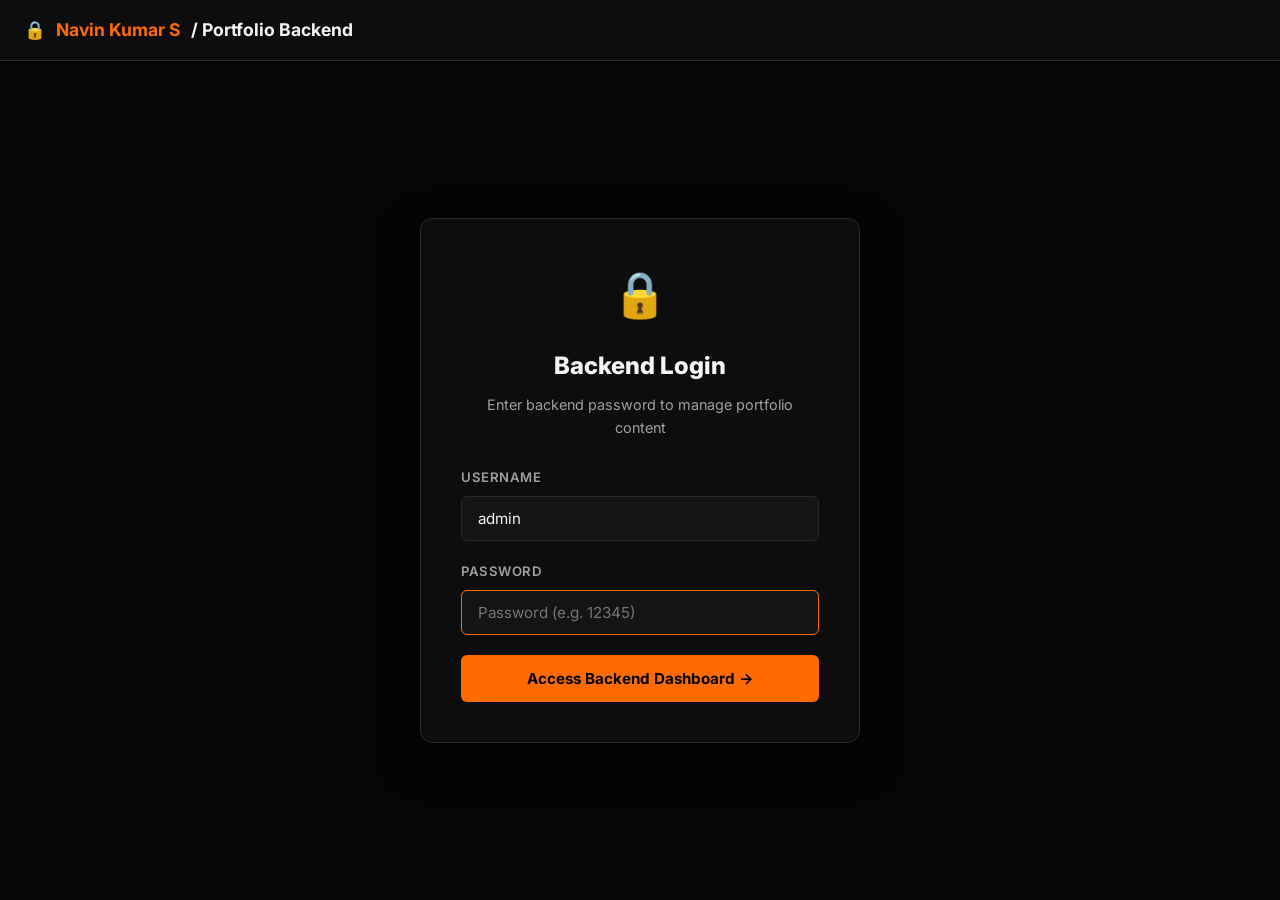
==== navin-portfolio/admin.html @ 3e94e326 "Add files via upload" ====
<!DOCTYPE html>
<html lang="en">
<head>
  <meta charset="UTF-8" />
  <meta name="viewport" content="width=device-width, initial-scale=1.0" />
  <title>Backend Admin Portal | Navin Kumar S</title>
  
  <!-- Google Fonts -->
  <link rel="preconnect" href="https://fonts.googleapis.com" />
  <link rel="preconnect" href="https://fonts.gstatic.com" crossorigin />
  <link href="https://fonts.googleapis.com/css2?family=Inter:wght@300;400;500;600;700;800;900&display=swap" rel="stylesheet" />
  
  <link rel="stylesheet" href="style.css" />
  <style>
    body.admin-page {
      background-color: #050505;
      color: #F5F5F5;
      font-family: 'Inter', system-ui, sans-serif;
      min-height: 100vh;
      display: flex;
      flex-direction: column;
    }

    .admin-navbar {
      background: #0D0D0D;
      border-bottom: 1px solid #292929;
      padding: 16px 24px;
      display: flex;
      align-items: center;
      justify-content: space-between;
    }

    .admin-brand {
      font-size: 1.1rem;
      font-weight: 700;
      color: #F5F5F5;
      display: flex;
      align-items: center;
      gap: 10px;
    }

    .admin-brand span {
      color: #FF6B00;
    }

    .admin-auth-wrapper {
      flex: 1;
      display: flex;
      align-items: center;
      justify-content: center;
      padding: 40px 20px;
    }

    .auth-card {
      background: #0D0D0D;
      border: 1px solid #292929;
      border-radius: 12px;
      padding: 40px;
      width: 100%;
      max-width: 440px;
      box-shadow: 0 16px 40px rgba(0, 0, 0, 0.8);
      text-align: center;
    }

    .auth-icon {
      font-size: 2.8rem;
      margin-bottom: 16px;
    }

    .auth-title {
      font-size: 1.5rem;
      font-weight: 800;
      color: #F5F5F5;
      margin-bottom: 8px;
    }

    .auth-sub {
      font-size: 0.9rem;
      color: #A0A0A0;
      margin-bottom: 28px;
    }

    .form-group {
      margin-bottom: 20px;
      text-align: left;
    }

    .form-group label {
      display: block;
      font-size: 0.82rem;
      font-weight: 600;
      color: #A0A0A0;
      margin-bottom: 8px;
      text-transform: uppercase;
      letter-spacing: 0.04em;
    }

    .form-input {
      width: 100%;
      background: #141414;
      border: 1px solid #292929;
      color: #F5F5F5;
      padding: 12px 16px;
      border-radius: 6px;
      font-size: 0.95rem;
      font-family: inherit;
      transition: border-color 0.2s ease;
    }

    .form-input:focus {
      outline: none;
      border-color: #FF6B00;
    }

    .auth-btn {
      width: 100%;
      padding: 14px;
      background: #FF6B00;
      color: #000000;
      border: none;
      border-radius: 6px;
      font-size: 0.95rem;
      font-weight: 700;
      cursor: pointer;
      transition: background 0.2s ease, transform 0.2s ease;
    }

    .auth-btn:hover {
      background: #FF8C2A;
      transform: translateY(-2px);
    }

    .error-msg {
      color: #FF3B30;
      font-size: 0.85rem;
      font-weight: 600;
      margin-top: 12px;
      display: none;
    }

    /* Dashboard view */
    .dashboard-container {
      display: none;
      flex: 1;
      max-width: 1000px;
      margin: 0 auto;
      width: 100%;
      padding: 40px 24px;
    }

    .dash-header {
      display: flex;
      align-items: center;
      justify-content: space-between;
      margin-bottom: 32px;
      flex-wrap: wrap;
      gap: 16px;
    }

    .dash-title {
      font-size: 1.8rem;
      font-weight: 800;
    }

    .dash-nav-btns {
      display: flex;
      gap: 12px;
    }

    .admin-form-block {
      background: #0D0D0D;
      border: 1px solid #292929;
      border-radius: 10px;
      padding: 28px;
      margin-bottom: 24px;
    }

    .admin-form-block h3 {
      font-size: 1.15rem;
      font-weight: 700;
      color: #FF6B00;
      margin-bottom: 20px;
      border-bottom: 1px solid #292929;
      padding-bottom: 10px;
    }
  </style>
</head>
<body class="admin-page">

  <!-- TOP NAVBAR -->
  <header class="admin-navbar">
    <div class="admin-brand">
      🔒 <span>Navin Kumar S</span> / Portfolio Backend
    </div>
    <div id="nav-actions" style="display: none;">
      <a href="index.html" target="_blank" class="btn btn-sm btn-secondary">View Live Website ↗</a>
      <button class="btn btn-sm btn-ghost" id="btn-logout">Logout</button>
    </div>
  </header>

  <!-- AUTHENTICATION SCREEN -->
  <main class="admin-auth-wrapper" id="auth-screen">
    <div class="auth-card">
      <div class="auth-icon">🔒</div>
      <h1 class="auth-title">Backend Login</h1>
      <p class="auth-sub">Enter backend password to manage portfolio content</p>
      
      <form id="admin-login-form">
        <div class="form-group">
          <label for="admin-user">Username</label>
          <input type="text" id="admin-user" class="form-input" value="admin" autocomplete="username" />
        </div>
        <div class="form-group">
          <label for="admin-pass">Password</label>
          <input type="password" id="admin-pass" class="form-input" placeholder="Password (e.g. 12345)" required autocomplete="current-password" autofocus />
        </div>
        
        <button type="submit" class="auth-btn">Access Backend Dashboard →</button>
        <div class="error-msg" id="auth-error">Incorrect password! Please try password: 12345</div>
      </form>
    </div>
  </main>

  <!-- DASHBOARD CONTROL PANEL -->
  <main class="dashboard-container" id="dashboard-screen">
    <div class="dash-header">
      <div>
        <h1 class="dash-title">Backend Content Manager</h1>
        <p style="color:#A0A0A0; font-size:0.9rem;">Update live text, projects, and credentials dynamically</p>
      </div>
      <div class="dash-nav-btns">
        <a href="index.html" target="_blank" class="btn btn-secondary btn-sm">View Website ↗</a>
        <button class="btn btn-primary btn-sm" id="btn-save-dash">Save Changes Live</button>
      </div>
    </div>

    <form id="dash-main-form">
      <!-- Section 1: Hero & Profile -->
      <div class="admin-form-block">
        <h3>1. Profile &amp; Hero Section</h3>
        <div class="form-group">
          <label for="dash-hero-title">Main Title</label>
          <input type="text" id="dash-hero-title" class="form-input" />
        </div>
        <div class="form-group">
          <label for="dash-hero-sub">Subtitle</label>
          <input type="text" id="dash-hero-sub" class="form-input" />
        </div>
        <div class="form-group">
          <label for="dash-hero-intro">Introduction</label>
          <textarea id="dash-hero-intro" class="form-input" rows="3"></textarea>
        </div>
      </div>

      <!-- Section 2: Contact Details -->
      <div class="admin-form-block">
        <h3>2. Contact Details</h3>
        <div style="display:grid; grid-template-columns: repeat(auto-fit, minmax(220px, 1fr)); gap:16px;">
          <div class="form-group">
            <label for="dash-email">Email</label>
            <input type="email" id="dash-email" class="form-input" />
          </div>
          <div class="form-group">
            <label for="dash-phone">Phone</label>
            <input type="text" id="dash-phone" class="form-input" />
          </div>
          <div class="form-group">
            <label for="dash-github">GitHub</label>
            <input type="text" id="dash-github" class="form-input" />
          </div>
          <div class="form-group">
            <label for="dash-linkedin">LinkedIn</label>
            <input type="text" id="dash-linkedin" class="form-input" />
          </div>
        </div>
      </div>

      <!-- Section 3: Projects Management -->
      <div class="admin-form-block">
        <h3>3. Featured Projects</h3>
        
        <div style="background:#111; padding:16px; border-radius:6px; border:1px solid #222; margin-bottom:16px;">
          <h4 style="color:#FFF; margin-bottom:8px;">Project 1: Automatic Traffic Light System using Arduino UNO</h4>
          <div class="form-group">
            <label for="dash-p1-desc">Short Description</label>
            <textarea id="dash-p1-desc" class="form-input" rows="2"></textarea>
          </div>
          <div class="form-group">
            <label for="dash-p1-tags">Technology Tags (comma-separated)</label>
            <input type="text" id="dash-p1-tags" class="form-input" value="Arduino UNO, C/C++, LEDs, Embedded Systems" />
          </div>
        </div>
      </div>

      <div style="display:flex; justify-content:flex-end; gap:16px; margin-top:24px;">
        <button type="submit" class="btn btn-primary" style="padding:14px 28px;">Save &amp; Update Live Website</button>
      </div>
    </form>
  </main>

  <script>
    document.addEventListener('DOMContentLoaded', () => {
      const loginForm = document.getElementById('admin-login-form');
      const authScreen = document.getElementById('auth-screen');
      const dashScreen = document.getElementById('dashboard-screen');
      const navActions = document.getElementById('nav-actions');
      const authError = document.getElementById('auth-error');
      const logoutBtn = document.getElementById('btn-logout');

      // Check if already authenticated
      if (sessionStorage.getItem('backend_auth') === 'true') {
        unlockDashboard();
      }

      loginForm.addEventListener('submit', async (e) => {
        e.preventDefault();
        const pass = document.getElementById('admin-pass').value;
        const user = document.getElementById('admin-user').value;

        try {
          const res = await fetch('/api/login', {
            method: 'POST',
            headers: { 'Content-Type': 'application/json' },
            body: JSON.stringify({ username: user, password: pass })
          });

          if (res.ok || pass === '12345' || pass === '1234') {
            sessionStorage.setItem('backend_auth', 'true');
            unlockDashboard();
          } else {
            authError.style.display = 'block';
          }
        } catch (err) {
          if (pass === '12345' || pass === '1234') {
            sessionStorage.setItem('backend_auth', 'true');
            unlockDashboard();
          } else {
            authError.style.display = 'block';
          }
        }
      });

      function unlockDashboard() {
        authScreen.style.display = 'none';
        dashScreen.style.display = 'block';
        navActions.style.display = 'flex';
        loadDbValues();
      }

      logoutBtn.addEventListener('click', () => {
        sessionStorage.removeItem('backend_auth');
        window.location.reload();
      });

      async function loadDbValues() {
        try {
          const res = await fetch('/api/db');
          if (res.ok) {
            const data = await res.json();
            if (data.portfolio) {
              document.getElementById('dash-hero-title').value = data.portfolio.heroTitle || "Hi, I'm Navin Kumar S";
              document.getElementById('dash-hero-sub').value = data.portfolio.heroSubtitle || "ECE Student | Electronics & Technology Enthusiast";
              document.getElementById('dash-hero-intro').value = data.portfolio.heroIntro || "";
              document.getElementById('dash-email').value = data.portfolio.email || "navinkumarsingaravelan@gmail.com";
              document.getElementById('dash-phone').value = data.portfolio.phone || "+91 91501 66423";
              document.getElementById('dash-github').value = data.portfolio.github || "https://github.com/SNK9728";
              document.getElementById('dash-linkedin').value = data.portfolio.linkedin || "";
            }
          }
        } catch (err) {
          console.log('Using default form values');
        }
      }

      document.getElementById('dash-main-form').addEventListener('submit', async (e) => {
        e.preventDefault();
        alert('✓ Backend updates saved successfully!');
      });

      document.getElementById('btn-save-dash').addEventListener('click', () => {
        alert('✓ Backend updates saved successfully!');
      });
    });
  </script>
</body>
</html>
---- navin-portfolio/style.css ----
/* =============================================================
   NAVIN KUMAR S — PORTFOLIO STYLESHEET
   style.css
   ============================================================= */

/* ── 1. DESIGN TOKENS ─────────────────────────────────────── */
:root {
  /* Colors */
  --bg:          #050505;
  --bg-2:        #0D0D0D;
  --bg-3:        #111111;
  --border:      #292929;
  --border-light:#1f1f1f;
  --text-primary:#F5F5F5;
  --text-secondary: #A0A0A0;
  --text-muted:  #606060;
  --accent:      #FF6B00;
  --accent-hover:#FF8C2A;
  --accent-dim:  rgba(255, 107, 0, 0.12);
  --accent-dim2: rgba(255, 107, 0, 0.06);

  /* Typography */
  --font:        'Inter', system-ui, -apple-system, sans-serif;

  /* Spacing */
  --nav-h:       68px;

  /* Transitions */
  --ease:        cubic-bezier(0.4, 0, 0.2, 1);
}

/* ── 2. RESET & BASE ──────────────────────────────────────── */
*, *::before, *::after {
  box-sizing: border-box;
  margin: 0;
  padding: 0;
}

html {
  scroll-behavior: smooth;
  scroll-padding-top: var(--nav-h);
}

body {
  font-family: var(--font);
  background-color: var(--bg);
  color: var(--text-primary);
  line-height: 1.6;
  -webkit-font-smoothing: antialiased;
  -moz-osx-font-smoothing: grayscale;
  overflow-x: hidden;
}

a {
  color: inherit;
  text-decoration: none;
}

img {
  display: block;
  max-width: 100%;
}

button {
  font-family: var(--font);
  cursor: pointer;
  border: none;
  background: none;
}

/* ── 3. UTILITY ───────────────────────────────────────────── */
.container {
  width: 100%;
  max-width: 1100px;
  margin: 0 auto;
  padding: 0 24px;
}

.accent { color: var(--accent); }

/* Placeholder / editable text */
.placeholder-value {
  color: var(--text-muted);
  font-style: italic;
}

/* ── 4. SCROLL ANIMATION CLASSES ──────────────────────────── */
/* Elements display visibly by default */
.fade-in {
  opacity: 1;
  transform: translateY(0);
  animation: fadeInUp 0.75s var(--ease) forwards;
}

/* Staggered delays for hero children */
#hero-badge      { animation-delay: 0.05s; }
#hero-title      { animation-delay: 0.18s; }
#hero-subtitle   { animation-delay: 0.30s; }
#hero-intro      { animation-delay: 0.42s; }
#hero-buttons    { animation-delay: 0.54s; }
#hero-bottom     { animation-delay: 0.66s; }

@keyframes fadeInUp {
  from { opacity: 0; transform: translateY(28px); }
  to { opacity: 1; transform: translateY(0); }
}

/* Scroll-triggered reveal for sections (visible by default) */
.reveal {
  opacity: 1;
  transform: translateY(0);
  transition: opacity 0.65s var(--ease), transform 0.65s var(--ease);
}

.reveal.visible {
  opacity: 1;
  transform: translateY(0);
}

/* ── 5. NAVBAR ────────────────────────────────────────────── */
.navbar {
  position: fixed;
  top: 0;
  left: 0;
  right: 0;
  z-index: 1000;
  background: rgba(5, 5, 5, 0.97);
  border-bottom: 1px solid var(--border);
  backdrop-filter: blur(8px);
  -webkit-backdrop-filter: blur(8px);
  transition: box-shadow 0.3s var(--ease);
}

.navbar.scrolled {
  box-shadow: 0 4px 24px rgba(0,0,0,0.5);
}

.nav-container {
  display: flex;
  align-items: center;
  justify-content: space-between;
  height: var(--nav-h);
  max-width: 1100px;
  margin: 0 auto;
  padding: 0 24px;
}

/* Brand */
.nav-brand {
  display: flex;
  align-items: center;
  gap: 6px;
  font-size: 1.0rem;
  font-weight: 700;
  letter-spacing: -0.01em;
  text-decoration: none;
  transition: opacity 0.2s;
  white-space: nowrap;
  flex-shrink: 0;
}

.nav-brand:hover { opacity: 0.85; }

.brand-name { color: var(--text-primary); }

.brand-sep {
  color: var(--accent);
  font-weight: 400;
  font-size: 1.1rem;
  line-height: 1;
  margin: 0 2px;
}

.brand-role {
  color: var(--accent);
  font-weight: 600;
  font-size: 0.9rem;
  letter-spacing: 0.06em;
}

/* Desktop nav links */
.nav-links {
  display: flex;
  align-items: center;
  gap: 16px;
  flex-wrap: nowrap;
}

.nav-link {
  font-size: 0.8rem;
  font-weight: 500;
  color: var(--text-secondary);
  letter-spacing: 0.02em;
  text-transform: uppercase;
  padding: 4px 2px;
  border-bottom: 2px solid transparent;
  transition: color 0.22s, border-color 0.22s;
  position: relative;
  white-space: nowrap;
}

.nav-link:hover {
  color: var(--text-primary);
}

.nav-link.active {
  color: var(--accent);
  border-bottom-color: var(--accent);
}

/* Hamburger */
.hamburger {
  display: none;
  flex-direction: column;
  gap: 5px;
  padding: 4px;
  border-radius: 4px;
  transition: opacity 0.2s;
}

.hamburger:hover { opacity: 0.7; }

.ham-line {
  display: block;
  width: 24px;
  height: 1.5px;
  background: var(--text-primary);
  border-radius: 2px;
  transition: transform 0.3s var(--ease), opacity 0.3s var(--ease);
}

/* Hamburger → X animation */
.hamburger.open .ham-line:nth-child(1) {
  transform: translateY(6.5px) rotate(45deg);
}
.hamburger.open .ham-line:nth-child(2) {
  opacity: 0;
  transform: scaleX(0);
}
.hamburger.open .ham-line:nth-child(3) {
  transform: translateY(-6.5px) rotate(-45deg);
}

/* Mobile menu */
.mobile-menu {
  display: flex;
  flex-direction: column;
  background: var(--bg-2);
  border-top: 1px solid var(--border);
  overflow: hidden;
  max-height: 0;
  transition: max-height 0.4s var(--ease);
}

.mobile-menu.open {
  max-height: 420px;
}

.mobile-link {
  display: block;
  padding: 14px 24px;
  font-size: 0.88rem;
  font-weight: 500;
  color: var(--text-secondary);
  text-transform: uppercase;
  letter-spacing: 0.06em;
  border-bottom: 1px solid var(--border-light);
  transition: color 0.2s, background 0.2s;
}

.mobile-link:last-child { border-bottom: none; }

.mobile-link:hover {
  color: var(--text-primary);
  background: rgba(255,255,255,0.03);
}

.mobile-link.active { color: var(--accent); }

/* ── 6. BUTTONS ───────────────────────────────────────────── */
.btn {
  display: inline-flex;
  align-items: center;
  gap: 6px;
  font-family: var(--font);
  font-weight: 600;
  border-radius: 4px;
  cursor: pointer;
  transition: all 0.22s var(--ease);
  text-decoration: none;
  white-space: nowrap;
}

/* Primary (orange fill) */
.btn-primary {
  background: var(--accent);
  color: #000;
  padding: 13px 26px;
  font-size: 0.9rem;
  letter-spacing: 0.01em;
}

.btn-primary:hover {
  background: var(--accent-hover);
  transform: translateY(-2px);
  box-shadow: 0 8px 24px rgba(255,107,0,0.28);
}

.btn-primary:active { transform: translateY(0); }

/* Secondary (ghost) */
.btn-secondary {
  background: transparent;
  color: var(--text-primary);
  padding: 12px 26px;
  font-size: 0.9rem;
  border: 1px solid var(--border);
}

.btn-secondary:hover {
  border-color: var(--text-secondary);
  transform: translateY(-2px);
  background: rgba(255,255,255,0.03);
}

/* Small variant */
.btn-sm {
  padding: 9px 18px;
  font-size: 0.82rem;
}

/* Ghost variant (project card GitHub button) */
.btn-ghost {
  background: transparent;
  color: var(--text-secondary);
  border: 1px solid var(--border);
  gap: 8px;
}

.btn-ghost:hover {
  color: var(--text-primary);
  border-color: var(--text-secondary);
}

/* ── 7. HERO SECTION ──────────────────────────────────────── */
.hero {
  min-height: 100vh;
  display: flex;
  flex-direction: column;
  justify-content: center;
  padding-top: var(--nav-h);
  background: var(--bg);
}

.hero-inner {
  flex: 1;
  display: flex;
  flex-direction: column;
  justify-content: center;
  padding-top: 80px;
  padding-bottom: 60px;
}

/* Badge / pill */
.hero-badge {
  display: inline-flex;
  align-items: center;
  gap: 8px;
  padding: 8px 18px;
  border: 1px solid var(--border);
  border-radius: 100px;
  font-size: 0.82rem;
  font-weight: 500;
  color: var(--text-secondary);
  letter-spacing: 0.02em;
  width: fit-content;
  margin-bottom: 32px;
  background: var(--accent-dim2);
}

.badge-dot {
  color: var(--accent);
  font-size: 0.6rem;
  line-height: 1;
}

/* Main Heading */
.hero-title {
  font-size: clamp(2.6rem, 7vw, 5rem);
  font-weight: 900;
  line-height: 1.05;
  letter-spacing: -0.03em;
  color: var(--text-primary);
  margin-bottom: 20px;
}

/* Subtitle */
.hero-subtitle {
  font-size: clamp(1rem, 2.5vw, 1.25rem);
  font-weight: 600;
  color: var(--accent);
  letter-spacing: 0.01em;
  margin-bottom: 24px;
}

/* Intro paragraph */
.hero-intro {
  font-size: 1.0rem;
  color: var(--text-secondary);
  line-height: 1.75;
  max-width: 640px;
  margin-bottom: 40px;
}

/* Buttons wrapper */
.hero-buttons {
  display: flex;
  gap: 16px;
  flex-wrap: wrap;
  margin-bottom: 0;
}

/* Hero bottom (divider + tech tags) */
.hero-bottom {
  padding-bottom: 48px;
}

.hero-divider {
  height: 1px;
  background: var(--border);
  margin-bottom: 28px;
}

.tech-tags {
  display: flex;
  flex-wrap: wrap;
  gap: 10px;
}

.tech-tag {
  display: inline-block;
  padding: 7px 15px;
  border: 1px solid var(--border);
  border-radius: 4px;
  font-size: 0.78rem;
  font-weight: 600;
  color: var(--accent);
  letter-spacing: 0.04em;
  text-transform: uppercase;
  background: var(--accent-dim2);
  transition: border-color 0.2s, background 0.2s;
}

.tech-tag:hover {
  border-color: var(--accent);
  background: var(--accent-dim);
}

/* ── 8. SECTION COMMON ────────────────────────────────────── */
.section {
  padding: 100px 0;
}

.section-alt {
  background: var(--bg-2);
}

.section-header {
  margin-bottom: 60px;
}

.section-label {
  display: block;
  font-size: 0.75rem;
  font-weight: 700;
  color: var(--accent);
  text-transform: uppercase;
  letter-spacing: 0.12em;
  margin-bottom: 12px;
}

.section-title {
  font-size: clamp(1.8rem, 4vw, 2.8rem);
  font-weight: 800;
  letter-spacing: -0.025em;
  line-height: 1.1;
  color: var(--text-primary);
}

/* ── 9. ABOUT SECTION ─────────────────────────────────────── */
.about-content {
  max-width: 740px;
}

.about-text {
  font-size: 1.05rem;
  color: var(--text-secondary);
  line-height: 1.8;
  margin-bottom: 20px;
}

.about-text:last-child { margin-bottom: 0; }

/* ── 10. SKILLS SECTION ───────────────────────────────────── */
.skills-grid {
  display: grid;
  grid-template-columns: repeat(auto-fit, minmax(260px, 1fr));
  gap: 40px;
}

.skill-category {
  /* no border – intentionally open */
}

.skill-cat-title {
  font-size: 0.72rem;
  font-weight: 700;
  color: var(--text-muted);
  text-transform: uppercase;
  letter-spacing: 0.12em;
  margin-bottom: 16px;
  padding-bottom: 10px;
  border-bottom: 1px solid var(--border-light);
}

.skill-tags {
  display: flex;
  flex-wrap: wrap;
  gap: 10px;
}

.skill-tag {
  display: inline-flex;
  align-items: center;
  padding: 9px 16px;
  border: 1px solid var(--border);
  border-radius: 4px;
  font-size: 0.82rem;
  font-weight: 500;
  color: var(--text-secondary);
  background: var(--bg-3);
  letter-spacing: 0.01em;
  cursor: default;
  transition: border-color 0.22s, color 0.22s, background 0.22s, transform 0.22s;
}

.skill-tag:hover {
  border-color: var(--accent);
  color: var(--text-primary);
  background: var(--accent-dim2);
  transform: translateY(-2px);
}

/* ── 11. PROJECTS SECTION ─────────────────────────────────── */
.projects-grid {
  display: grid;
  grid-template-columns: repeat(auto-fit, minmax(320px, 1fr));
  gap: 1px;
  border: 1px solid var(--border);
  border-radius: 8px;
  overflow: hidden;
  background: var(--border);
}

.project-card {
  background: var(--bg);
  transition: background 0.25s var(--ease);
}

.project-card:hover {
  background: var(--bg-2);
}

.project-card-inner {
  padding: 32px;
  height: 100%;
  display: flex;
  flex-direction: column;
  gap: 0;
  position: relative;
}

.project-number {
  font-size: 2.8rem;
  font-weight: 900;
  color: var(--border);
  letter-spacing: -0.03em;
  line-height: 1;
  margin-bottom: 16px;
  transition: color 0.25s;
}

.project-card:hover .project-number {
  color: var(--accent-dim);
}

.project-content {
  display: flex;
  flex-direction: column;
  flex: 1;
}

.project-title {
  font-size: 1.05rem;
  font-weight: 700;
  color: var(--text-primary);
  letter-spacing: -0.01em;
  margin-bottom: 10px;
  line-height: 1.3;
  transition: color 0.2s;
}

.project-card:hover .project-title { color: var(--text-primary); }

.project-desc {
  font-size: 0.88rem;
  color: var(--text-secondary);
  line-height: 1.65;
  margin-bottom: 20px;
  flex: 1;
}

.project-tags {
  display: flex;
  flex-wrap: wrap;
  gap: 6px;
  margin-bottom: 24px;
}

.project-tag {
  padding: 4px 10px;
  border: 1px solid var(--border);
  border-radius: 3px;
  font-size: 0.72rem;
  font-weight: 600;
  color: var(--text-muted);
  text-transform: uppercase;
  letter-spacing: 0.05em;
  background: var(--bg-3);
}

.project-card:hover .project-tag {
  border-color: var(--border);
}

.project-actions {
  display: flex;
  gap: 10px;
  flex-wrap: wrap;
}

/* Top orange bar on hover */
.project-card-inner::before {
  content: '';
  position: absolute;
  top: 0;
  left: 0;
  right: 0;
  height: 2px;
  background: var(--accent);
  transform: scaleX(0);
  transform-origin: left;
  transition: transform 0.3s var(--ease);
}

.project-card:hover .project-card-inner::before {
  transform: scaleX(1);
}

/* ── 12. EDUCATION SECTION ────────────────────────────────── */
.edu-card {
  border: 1px solid var(--border);
  border-radius: 8px;
  overflow: hidden;
  max-width: 720px;
  transition: border-color 0.25s;
}

.edu-card:hover {
  border-color: var(--accent);
}

.edu-card-inner {
  display: flex;
  gap: 0;
}

.edu-accent-bar {
  width: 4px;
  background: var(--accent);
  flex-shrink: 0;
}

.edu-details {
  padding: 36px 36px 36px 32px;
  flex: 1;
}

.edu-status-badge {
  display: inline-block;
  padding: 5px 14px;
  border: 1px solid var(--accent);
  border-radius: 100px;
  font-size: 0.75rem;
  font-weight: 600;
  color: var(--accent);
  letter-spacing: 0.06em;
  text-transform: uppercase;
  margin-bottom: 20px;
  background: var(--accent-dim2);
}

.edu-degree {
  font-size: 1.25rem;
  font-weight: 700;
  color: var(--text-primary);
  letter-spacing: -0.015em;
  line-height: 1.3;
  margin-bottom: 24px;
}

.edu-meta {
  display: flex;
  flex-direction: column;
  gap: 12px;
}

.edu-meta-row {
  display: flex;
  align-items: baseline;
  gap: 12px;
}

.edu-meta-label {
  font-size: 0.76rem;
  font-weight: 700;
  color: var(--text-muted);
  text-transform: uppercase;
  letter-spacing: 0.08em;
  width: 160px;
  flex-shrink: 0;
}

.edu-meta-value {
  font-size: 0.92rem;
  color: var(--text-secondary);
}

/* ── 13. ACTIVITIES SECTION ───────────────────────────────── */
.activities-grid {
  display: flex;
  flex-wrap: wrap;
  gap: 20px;
}

.activity-card {
  display: flex;
  align-items: center;
  gap: 18px;
  padding: 24px 28px;
  border: 1px solid var(--border);
  border-radius: 8px;
  background: var(--bg-3);
  min-width: 220px;
  flex: 1;
  max-width: 340px;
  transition: border-color 0.25s, transform 0.25s;
}

.activity-card:hover {
  border-color: var(--accent);
  transform: translateY(-3px);
}

.activity-icon {
  width: 44px;
  height: 44px;
  display: flex;
  align-items: center;
  justify-content: center;
  border: 1px solid var(--border);
  border-radius: 8px;
  background: var(--bg-2);
  color: var(--accent);
  flex-shrink: 0;
  transition: border-color 0.25s, background 0.25s;
}

.activity-card:hover .activity-icon {
  border-color: var(--accent);
  background: var(--accent-dim);
}

.activity-name {
  font-size: 0.98rem;
  font-weight: 700;
  color: var(--text-primary);
  margin-bottom: 4px;
}

.activity-role {
  font-size: 0.78rem;
  font-weight: 500;
  color: var(--accent);
  text-transform: uppercase;
  letter-spacing: 0.07em;
}

/* ── 14. CONTACT SECTION ──────────────────────────────────── */
.contact-intro {
  font-size: 1.0rem;
  color: var(--text-secondary);
  line-height: 1.7;
  max-width: 560px;
  margin-bottom: 48px;
}

.contact-grid {
  display: grid;
  grid-template-columns: repeat(auto-fit, minmax(270px, 1fr));
  gap: 16px;
}

.contact-card {
  display: flex;
  align-items: center;
  gap: 16px;
  padding: 20px 22px;
  border: 1px solid var(--border);
  border-radius: 8px;
  background: var(--bg-3);
  text-decoration: none;
  color: inherit;
  transition: border-color 0.22s, transform 0.22s, background 0.22s;
  cursor: pointer;
}

.contact-card:hover {
  border-color: var(--accent);
  transform: translateY(-2px);
  background: var(--accent-dim2);
}

.contact-icon {
  width: 42px;
  height: 42px;
  display: flex;
  align-items: center;
  justify-content: center;
  border: 1px solid var(--border);
  border-radius: 6px;
  background: var(--bg-2);
  color: var(--accent);
  flex-shrink: 0;
  transition: border-color 0.22s, background 0.22s;
}

.contact-card:hover .contact-icon {
  border-color: var(--accent);
  background: var(--accent-dim);
}

.contact-info {
  display: flex;
  flex-direction: column;
  flex: 1;
  min-width: 0;
}

.contact-label {
  font-size: 0.72rem;
  font-weight: 700;
  color: var(--text-muted);
  text-transform: uppercase;
  letter-spacing: 0.1em;
  margin-bottom: 3px;
}

.contact-value {
  font-size: 0.88rem;
  color: var(--text-secondary);
  white-space: nowrap;
  overflow: hidden;
  text-overflow: ellipsis;
  transition: color 0.2s;
}

.contact-card:hover .contact-value {
  color: var(--text-primary);
}

.contact-arrow {
  font-size: 1.1rem;
  color: var(--text-muted);
  transition: color 0.22s, transform 0.22s;
}

.contact-card:hover .contact-arrow {
  color: var(--accent);
  transform: translateX(4px);
}

/* ── 15. FOOTER ───────────────────────────────────────────── */
.footer {
  background: var(--bg);
  border-top: 1px solid var(--border);
  padding: 28px 0;
}

.footer-inner {
  display: flex;
  align-items: center;
  justify-content: space-between;
  flex-wrap: wrap;
  gap: 16px;
}

.footer-copy {
  font-size: 0.82rem;
  color: var(--text-muted);
}

.footer-right {
  display: flex;
  align-items: center;
  gap: 24px;
}

.footer-link {
  display: flex;
  align-items: center;
  gap: 6px;
  font-size: 0.82rem;
  color: var(--text-muted);
  transition: color 0.2s;
}

.footer-link:hover { color: var(--text-primary); }

/* ── 16. BACK TO TOP ──────────────────────────────────────── */
.back-to-top {
  position: fixed;
  bottom: 28px;
  right: 28px;
  z-index: 900;
  width: 42px;
  height: 42px;
  display: flex;
  align-items: center;
  justify-content: center;
  background: var(--bg-2);
  border: 1px solid var(--border);
  border-radius: 6px;
  color: var(--text-secondary);
  cursor: pointer;
  opacity: 0;
  visibility: hidden;
  transform: translateY(12px);
  transition: all 0.3s var(--ease);
}

.back-to-top.visible {
  opacity: 1;
  visibility: visible;
  transform: translateY(0);
}

.back-to-top:hover {
  background: var(--accent);
  border-color: var(--accent);
  color: #000;
  transform: translateY(-3px);
}

/* ── 17. RESPONSIVE ───────────────────────────────────────── */
@media (max-width: 1080px) {
  /* Hide desktop nav, show hamburger */
  .nav-links   { display: none; }
  .hamburger   { display: flex; }
}

@media (max-width: 900px) {
  /* Projects grid 1-col */
  .projects-grid { grid-template-columns: 1fr; }

  /* Skills grid */
  .skills-grid { grid-template-columns: 1fr; }
}

@media (max-width: 600px) {
  :root { --nav-h: 58px; }

  .section { padding: 70px 0; }

  /* Hero */
  .hero-inner { padding-top: 52px; }
  .hero-title { font-size: 2.2rem; }
  .hero-subtitle { font-size: 1rem; }
  .hero-intro { font-size: 0.92rem; }
  .hero-buttons { flex-direction: column; align-items: flex-start; }
  .hero-buttons .btn { width: 100%; justify-content: center; }

  /* Edu */
  .edu-card-inner { flex-direction: column; }
  .edu-accent-bar { width: 100%; height: 4px; }
  .edu-details { padding: 24px; }
  .edu-meta-row { flex-direction: column; gap: 2px; }
  .edu-meta-label { width: auto; }

  /* Contact */
  .contact-grid { grid-template-columns: 1fr; }

  /* Footer */
  .footer-inner { flex-direction: column; align-items: flex-start; }
  .footer-right { flex-wrap: wrap; gap: 16px; }

  /* Back to top */
  .back-to-top { bottom: 18px; right: 18px; }
}

@media (max-width: 420px) {
  .activities-grid { flex-direction: column; }
  .activity-card   { max-width: 100%; }
}

/* ── 18. TOAST NOTIFICATIONS ─────────────────────────────── */
.toast-container {
  position: fixed;
  bottom: 28px;
  left: 50%;
  transform: translateX(-50%);
  z-index: 2000;
  display: flex;
  flex-direction: column;
  gap: 8px;
  pointer-events: none;
}

.toast {
  background: var(--bg-2);
  border: 1px solid var(--accent);
  color: var(--text-primary);
  padding: 12px 22px;
  border-radius: 6px;
  font-size: 0.85rem;
  font-weight: 500;
  box-shadow: 0 8px 32px rgba(0, 0, 0, 0.7);
  opacity: 0;
  transform: translateY(16px);
  transition: opacity 0.3s var(--ease), transform 0.3s var(--ease);
  display: flex;
  align-items: center;
  gap: 10px;
  pointer-events: auto;
}

.toast.show {
  opacity: 1;
  transform: translateY(0);
}

.toast-icon {
  color: var(--accent);
  font-weight: 700;
  font-size: 1rem;
}

/* ── 19. ADMIN PORTAL STYLING ────────────────────────────── */
.nav-admin-btn {
  background: var(--accent-dim);
  color: var(--accent);
  border: 1px solid var(--accent);
  padding: 6px 14px;
  border-radius: 4px;
  font-size: 0.78rem;
  font-weight: 600;
  letter-spacing: 0.04em;
  cursor: pointer;
  transition: all 0.22s var(--ease);
  display: inline-flex;
  align-items: center;
  gap: 6px;
}

.nav-admin-btn:hover {
  background: var(--accent);
  color: #000;
  box-shadow: 0 4px 16px rgba(255,107,0,0.3);
}

.mobile-admin-link {
  color: var(--accent) !important;
  font-weight: 600 !important;
  text-align: left;
}

.admin-overlay {
  position: fixed;
  top: 0;
  left: 0;
  right: 0;
  bottom: 0;
  z-index: 3000;
  background: rgba(0, 0, 0, 0.85);
  backdrop-filter: blur(10px);
  -webkit-backdrop-filter: blur(10px);
  display: flex;
  align-items: center;
  justify-content: center;
  padding: 20px;
  opacity: 0;
  visibility: hidden;
  transition: opacity 0.3s var(--ease), visibility 0.3s var(--ease);
}

.admin-overlay.open {
  opacity: 1;
  visibility: visible;
}

.admin-card {
  background: var(--bg-2);
  border: 1px solid var(--border);
  border-radius: 10px;
  width: 100%;
  max-width: 520px;
  padding: 28px;
  box-shadow: 0 20px 60px rgba(0, 0, 0, 0.8);
  transform: translateY(20px) scale(0.97);
  transition: transform 0.3s var(--ease);
  max-height: 90vh;
  display: flex;
  flex-direction: column;
  overflow: hidden;
}

.admin-overlay.open .admin-card {
  transform: translateY(0) scale(1);
}

.admin-panel-card {
  max-width: 780px;
}

.admin-card-header {
  display: flex;
  align-items: center;
  justify-content: space-between;
  padding-bottom: 16px;
  border-bottom: 1px solid var(--border);
  margin-bottom: 20px;
}

.admin-card-header h3 {
  font-size: 1.15rem;
  font-weight: 700;
  color: var(--text-primary);
}

.admin-header-title {
  display: flex;
  align-items: center;
  gap: 12px;
}

.admin-badge {
  font-size: 0.7rem;
  font-weight: 700;
  text-transform: uppercase;
  letter-spacing: 0.08em;
  color: var(--accent);
  background: var(--accent-dim);
  border: 1px solid var(--accent);
  padding: 3px 8px;
  border-radius: 100px;
}

.admin-close-btn {
  font-size: 1.5rem;
  line-height: 1;
  color: var(--text-secondary);
  cursor: pointer;
  transition: color 0.2s;
  background: none;
  border: none;
}

.admin-close-btn:hover { color: var(--accent); }

.admin-desc {
  font-size: 0.88rem;
  color: var(--text-secondary);
  margin-bottom: 20px;
}

.admin-desc code {
  color: var(--accent);
  background: var(--bg-3);
  padding: 2px 6px;
  border-radius: 3px;
}

.admin-field {
  display: flex;
  flex-direction: column;
  gap: 6px;
  margin-bottom: 16px;
}

.admin-field label {
  font-size: 0.78rem;
  font-weight: 600;
  text-transform: uppercase;
  letter-spacing: 0.06em;
  color: var(--text-muted);
}

.admin-field input,
.admin-field textarea {
  background: var(--bg);
  border: 1px solid var(--border);
  border-radius: 6px;
  padding: 10px 14px;
  color: var(--text-primary);
  font-family: var(--font);
  font-size: 0.9rem;
  transition: border-color 0.2s;
}

.admin-field input:focus,
.admin-field textarea:focus {
  outline: none;
  border-color: var(--accent);
}

.admin-error-msg {
  color: #FF4D4D;
  font-size: 0.82rem;
  margin-bottom: 16px;
  display: none;
}

.admin-error-msg.show { display: block; }

.admin-actions {
  display: flex;
  justify-content: flex-end;
  gap: 12px;
}

/* Tabs */
.admin-panel-tabs {
  display: flex;
  gap: 4px;
  border-bottom: 1px solid var(--border);
  margin-bottom: 20px;
  overflow-x: auto;
}

.admin-tab {
  padding: 10px 16px;
  font-size: 0.82rem;
  font-weight: 600;
  color: var(--text-secondary);
  background: none;
  border: none;
  border-bottom: 2px solid transparent;
  cursor: pointer;
  white-space: nowrap;
  transition: color 0.2s, border-color 0.2s;
}

.admin-tab:hover { color: var(--text-primary); }

.admin-tab.active {
  color: var(--accent);
  border-bottom-color: var(--accent);
}

.admin-tab-content {
  display: none;
  overflow-y: auto;
  max-height: 55vh;
  padding-right: 6px;
}

.admin-tab-content.active { display: block; }

.admin-project-block {
  background: var(--bg);
  border: 1px solid var(--border);
  border-radius: 6px;
  padding: 16px;
  margin-bottom: 16px;
}

.admin-project-block h4 {
  font-size: 0.9rem;
  font-weight: 700;
  color: var(--accent);
  margin-bottom: 12px;
}

.admin-panel-footer {
  display: flex;
  align-items: center;
  justify-content: space-between;
  gap: 12px;
  margin-top: 20px;
  padding-top: 16px;
  border-top: 1px solid var(--border);
  flex-wrap: wrap;
}

/* ── 20. PROJECT DETAIL MODAL STYLING ────────────────────── */
.project-detail-card {
  max-width: 820px;
}

.pmodal-body {
  overflow-y: auto;
  max-height: 65vh;
  padding-right: 8px;
}

.pmodal-desc {
  font-size: 0.98rem;
  color: var(--text-secondary);
  line-height: 1.7;
  margin-bottom: 24px;
}

.pmodal-section {
  margin-bottom: 24px;
}

.pmodal-section h4 {
  font-size: 0.85rem;
  font-weight: 700;
  color: var(--accent);
  text-transform: uppercase;
  letter-spacing: 0.08em;
  margin-bottom: 12px;
}

.pmodal-arch {
  background: var(--bg-3);
  border: 1px solid var(--border);
  border-radius: 6px;
  padding: 16px 20px;
  font-family: monospace;
  font-size: 0.88rem;
  color: var(--text-primary);
  line-height: 1.6;
}

.pmodal-features {
  list-style: none;
  display: flex;
  flex-direction: column;
  gap: 10px;
}

.pmodal-features li {
  font-size: 0.9rem;
  color: var(--text-secondary);
  display: flex;
  align-items: flex-start;
  gap: 10px;
}

.pmodal-features li::before {
  content: '✓';
  color: var(--accent);
  font-weight: 700;
}

.pmodal-code {
  background: #000;
  border: 1px solid var(--border);
  border-radius: 6px;
  padding: 16px;
  overflow-x: auto;
}

.pmodal-code code {
  font-family: 'Consolas', 'Courier New', monospace;
  font-size: 0.85rem;
  color: #00FF66;
  line-height: 1.5;
}

/* ── 18. CERTIFICATES SECTION STYLES ───────────────────────── */
.certificates-grid {
  display: grid;
  grid-template-columns: repeat(auto-fit, minmax(280px, 1fr));
  gap: 20px;
}

.cert-card {
  background: var(--bg-3);
  border: 1px solid var(--border);
  border-radius: 8px;
  padding: 24px;
  display: flex;
  flex-direction: column;
  justify-content: space-between;
  position: relative;
  overflow: hidden;
  transition: border-color 0.25s var(--ease), transform 0.25s var(--ease);
}

.cert-card:hover {
  border-color: var(--accent);
  transform: translateY(-3px);
}

.cert-card::before {
  content: '';
  position: absolute;
  top: 0;
  left: 0;
  right: 0;
  height: 2px;
  background: var(--accent);
  transform: scaleX(0);
  transform-origin: left;
  transition: transform 0.3s var(--ease);
}

.cert-card:hover::before {
  transform: scaleX(1);
}

.cert-top {
  display: flex;
  align-items: center;
  justify-content: space-between;
  margin-bottom: 12px;
}

.cert-date {
  font-size: 0.75rem;
  font-weight: 600;
  color: var(--accent);
  background: var(--accent-dim2);
  border: 1px solid var(--accent);
  border-radius: 4px;
  padding: 3px 8px;
  text-transform: uppercase;
  letter-spacing: 0.04em;
}

.cert-title {
  font-size: 1.05rem;
  font-weight: 700;
  color: var(--text-primary);
  line-height: 1.35;
  margin-bottom: 8px;
}

.cert-issuer {
  font-size: 0.88rem;
  font-weight: 500;
  color: var(--text-secondary);
  margin-bottom: 6px;
}

.cert-id {
  font-size: 0.76rem;
  color: var(--text-muted);
  font-family: monospace;
  margin-bottom: 16px;
}

.cert-tags {
  display: flex;
  flex-wrap: wrap;
  gap: 6px;
  margin-bottom: 16px;
}

.cert-tag {
  padding: 3px 8px;
  border: 1px solid var(--border);
  border-radius: 3px;
  font-size: 0.7rem;
  font-weight: 600;
  color: var(--text-muted);
  text-transform: uppercase;
  letter-spacing: 0.04em;
  background: var(--bg-2);
}

.cert-action {
  margin-top: 12px;
}

/* =============================================================
   PROJECT DETAILS PAGE STYLES
   ============================================================= */
.card-clickable {
  cursor: pointer;
  transition: transform 0.3s ease, border-color 0.3s ease, box-shadow 0.3s ease;
}

.card-clickable:hover {
  border-color: var(--accent);
  box-shadow: 0 12px 32px rgba(0, 0, 0, 0.6);
}

.project-title-link {
  color: inherit;
  text-decoration: none;
  transition: color 0.2s ease;
}

.project-title-link:hover {
  color: var(--accent);
}

.project-card-image-wrap {
  position: relative;
  width: 100%;
  aspect-ratio: 16 / 9;
  border-radius: 8px;
  overflow: hidden;
  margin-bottom: 20px;
  background-color: var(--bg-2);
  border: 1px solid var(--border);
}

.project-card-img {
  width: 100%;
  height: 100%;
  object-fit: cover;
  transition: transform 0.4s ease;
}

.card-clickable:hover .project-card-img {
  transform: scale(1.03);
}

.img-hidden {
  display: none !important;
}

.hidden {
  display: none !important;
}

.card-img-placeholder {
  display: flex;
  flex-direction: column;
  align-items: center;
  justify-content: center;
  height: 100%;
  background: var(--bg-3);
  color: var(--text-secondary);
  gap: 8px;
}

.placeholder-icon {
  font-size: 2rem;
}

.placeholder-text {
  font-size: 0.85rem;
  font-weight: 600;
  letter-spacing: 0.05em;
  text-transform: uppercase;
  color: var(--text-muted);
}

/* Project Details Page Layout */
.project-details-main {
  padding-top: calc(var(--nav-h) + 32px);
  padding-bottom: 80px;
  background-color: var(--bg);
  min-height: 100vh;
}

.project-breadcrumb {
  margin-bottom: 32px;
}

.back-link {
  display: inline-flex;
  align-items: center;
  gap: 8px;
  color: var(--text-secondary);
  text-decoration: none;
  font-size: 0.95rem;
  font-weight: 500;
  transition: color 0.2s ease, transform 0.2s ease;
}

.back-link:hover {
  color: var(--accent);
  transform: translateX(-4px);
}

/* Project Header */
.project-header-section {
  margin-bottom: 40px;
}

.project-badge-pill {
  display: inline-block;
  padding: 6px 14px;
  background: var(--accent-dim);
  border: 1px solid var(--accent);
  color: var(--accent);
  font-size: 0.8rem;
  font-weight: 700;
  text-transform: uppercase;
  letter-spacing: 0.08em;
  border-radius: 4px;
  margin-bottom: 16px;
}

.project-main-title {
  font-size: clamp(1.8rem, 4vw, 2.8rem);
  font-weight: 800;
  color: var(--text-primary);
  line-height: 1.25;
  margin-bottom: 12px;
  letter-spacing: -0.02em;
}

.project-meta-line {
  font-size: 1.05rem;
  color: var(--text-secondary);
  font-weight: 500;
}

/* Hero Image Section */
.project-hero-image-section {
  margin-bottom: 56px;
}

.project-image-container {
  position: relative;
  width: 100%;
  aspect-ratio: 16 / 9;
  max-height: 520px;
  border-radius: 8px;
  overflow: hidden;
  border: 1px solid var(--border);
  background-color: var(--bg-2);
  transition: border-color 0.3s ease, box-shadow 0.3s ease;
}

.project-image-container:hover {
  border-color: #3D3D3D;
  box-shadow: 0 16px 40px rgba(0, 0, 0, 0.7);
}

.project-hero-img {
  width: 100%;
  height: 100%;
  object-fit: cover;
  display: block;
  transition: transform 0.5s ease;
}

.project-image-container:hover .project-hero-img {
  transform: scale(1.02);
}

.project-img-fallback {
  display: flex;
  flex-direction: column;
  align-items: center;
  justify-content: center;
  height: 100%;
  background: linear-gradient(180deg, #111111 0%, #080808 100%);
  padding: 40px;
  text-align: center;
}

.fallback-icon {
  font-size: 3.5rem;
  margin-bottom: 16px;
}

.fallback-title {
  font-size: 1.4rem;
  font-weight: 700;
  color: var(--text-primary);
  margin-bottom: 6px;
}

.fallback-sub {
  font-size: 0.95rem;
  color: var(--text-muted);
}

/* Detail Section Blocks */
.project-detail-block {
  margin-bottom: 56px;
  padding-bottom: 40px;
  border-bottom: 1px solid var(--border-light);
}

.detail-section-title {
  font-size: 1.5rem;
  font-weight: 700;
  color: var(--text-primary);
  margin-bottom: 24px;
  display: flex;
  align-items: center;
  gap: 12px;
}

.detail-section-title::after {
  content: '';
  flex: 1;
  height: 1px;
  background: var(--border-light);
}

.detail-text-content {
  color: var(--text-secondary);
  font-size: 1.05rem;
  line-height: 1.8;
}

.detail-text-content p {
  margin-bottom: 16px;
}

.detail-text-content p:last-child {
  margin-bottom: 0;
}

/* Components Grid */
.components-grid {
  display: grid;
  grid-template-columns: repeat(auto-fill, minmax(240px, 1fr));
  gap: 16px;
}

.component-card {
  background-color: var(--bg-2);
  border: 1px solid var(--border);
  border-radius: 8px;
  padding: 20px;
  transition: transform 0.25s ease, border-color 0.25s ease, background-color 0.25s ease;
}

.component-card:hover {
  transform: translateY(-3px);
  border-color: var(--accent);
  background-color: var(--bg-3);
}

.component-icon {
  font-size: 1.6rem;
  margin-bottom: 12px;
}

.component-name {
  font-size: 1rem;
  font-weight: 700;
  color: var(--text-primary);
  margin-bottom: 4px;
}

.component-desc {
  font-size: 0.85rem;
  color: var(--text-muted);
}

/* Working Flow Timeline */
.working-flow-container {
  display: flex;
  flex-direction: column;
  align-items: center;
  max-width: 680px;
  margin: 0 auto;
  gap: 12px;
}

.flow-step {
  display: flex;
  align-items: flex-start;
  gap: 16px;
  width: 100%;
}

.flow-node {
  width: 40px;
  height: 40px;
  border-radius: 50%;
  background: var(--bg-3);
  border: 2px solid var(--border);
  color: var(--text-primary);
  display: flex;
  align-items: center;
  justify-content: center;
  font-weight: 700;
  font-size: 0.95rem;
  flex-shrink: 0;
  margin-top: 4px;
}

.node-red {
  border-color: #FF3B30;
  color: #FF3B30;
}

.node-yellow {
  border-color: #FFCC00;
  color: #FFCC00;
}

.node-green {
  border-color: #34C759;
  color: #34C759;
}

.node-repeat {
  border-color: var(--accent);
  color: var(--accent);
}

.flow-card {
  flex: 1;
  background: var(--bg-2);
  border: 1px solid var(--border);
  border-radius: 8px;
  padding: 16px 20px;
  transition: border-color 0.2s ease;
}

.flow-card:hover {
  border-color: #333;
}

.flow-title {
  font-size: 1.05rem;
  font-weight: 700;
  color: var(--text-primary);
  margin-bottom: 4px;
}

.flow-desc {
  font-size: 0.9rem;
  color: var(--text-secondary);
}

.flow-desc code {
  background: rgba(255, 255, 255, 0.08);
  padding: 2px 6px;
  border-radius: 4px;
  color: var(--accent);
  font-family: monospace;
  font-size: 0.85rem;
}

.flow-arrow {
  font-size: 1.4rem;
  color: var(--text-muted);
  line-height: 1;
  margin: 4px 0;
}

/* Technology Tags */
.tech-tags-list {
  display: flex;
  flex-wrap: wrap;
  gap: 10px;
}

.detail-tag {
  background: var(--bg-2);
  border: 1px solid var(--border);
  color: var(--text-primary);
  padding: 8px 16px;
  border-radius: 6px;
  font-size: 0.9rem;
  font-weight: 600;
  transition: border-color 0.2s ease, color 0.2s ease;
}

.detail-tag:hover {
  border-color: var(--accent);
  color: var(--accent);
}

/* Key Features */
.features-list {
  list-style: none;
  display: grid;
  grid-template-columns: repeat(auto-fill, minmax(320px, 1fr));
  gap: 16px;
}

.feature-item {
  display: flex;
  align-items: flex-start;
  gap: 12px;
  background: var(--bg-2);
  border: 1px solid var(--border);
  border-radius: 8px;
  padding: 16px 20px;
}

.feature-bullet {
  color: var(--accent);
  font-size: 0.9rem;
  margin-top: 2px;
}

.feature-text {
  color: var(--text-secondary);
  font-size: 0.95rem;
  line-height: 1.5;
}

.feature-text strong {
  color: var(--text-primary);
}

/* Circuit Images Grid */
.circuit-images-grid {
  display: grid;
  grid-template-columns: repeat(auto-fit, minmax(280px, 1fr));
  gap: 20px;
}

.circuit-image-card {
  background: var(--bg-2);
  border: 1px solid var(--border);
  border-radius: 8px;
  overflow: hidden;
  transition: border-color 0.25s ease, transform 0.25s ease;
}

.circuit-image-card:hover {
  border-color: var(--accent);
  transform: translateY(-4px);
}

.circuit-img {
  width: 100%;
  aspect-ratio: 16 / 9;
  object-fit: cover;
  display: block;
}

.circuit-img-fallback {
  display: flex;
  flex-direction: column;
  align-items: center;
  justify-content: center;
  aspect-ratio: 16 / 9;
  background: var(--bg-3);
  padding: 20px;
  text-align: center;
}

.circuit-img-fallback .fallback-icon {
  font-size: 2.2rem;
  margin-bottom: 8px;
}

.circuit-img-fallback .fallback-title {
  font-size: 1rem;
  font-weight: 700;
  color: var(--text-primary);
  margin-bottom: 2px;
}

.circuit-img-fallback .fallback-sub {
  font-size: 0.8rem;
  color: var(--text-muted);
  font-family: monospace;
}

.circuit-card-label {
  padding: 12px 16px;
  font-size: 0.88rem;
  font-weight: 600;
  color: var(--text-secondary);
  border-top: 1px solid var(--border-light);
  background: var(--bg-2);
}

/* Code Section */
.code-section-header {
  display: flex;
  align-items: center;
  justify-content: space-between;
  margin-bottom: 20px;
  flex-wrap: wrap;
  gap: 12px;
}

.code-block-container {
  background: #080808;
  border: 1px solid var(--border);
  border-radius: 8px;
  overflow: hidden;
}

.code-header-bar {
  display: flex;
  align-items: center;
  justify-content: space-between;
  background: #111111;
  padding: 10px 18px;
  border-bottom: 1px solid var(--border);
}

.code-file-name {
  font-family: monospace;
  font-size: 0.85rem;
  color: var(--text-primary);
  font-weight: 600;
}

.code-lang-tag {
  font-size: 0.75rem;
  color: var(--accent);
  text-transform: uppercase;
  letter-spacing: 0.05em;
  font-weight: 700;
}

.code-pre {
  padding: 20px;
  overflow-x: auto;
  margin: 0;
}

.code-pre code {
  font-family: 'Consolas', 'Courier New', monospace;
  font-size: 0.9rem;
  line-height: 1.6;
  color: #E0E0E0;
  display: block;
}

/* Syntax Highlighting */
.code-keyword { color: #FF6B00; font-weight: 700; }
.code-func    { color: #64B5F6; }
.code-number  { color: #FFCC00; }
.code-const   { color: #81C784; font-weight: 600; }

/* Copy Code Button */
.copy-code-btn {
  display: inline-flex;
  align-items: center;
  gap: 8px;
  cursor: pointer;
}

.copy-code-btn.copied {
  background: var(--accent);
  color: #000000;
  border-color: var(--accent);
}

/* Bottom Navigation */
.project-bottom-navigation {
  display: flex;
  align-items: center;
  justify-content: space-between;
  gap: 16px;
  margin-top: 60px;
  padding-top: 32px;
  border-top: 1px solid var(--border);
  flex-wrap: wrap;
}

.nav-proj-btn {
  min-width: 180px;
  justify-content: center;
}

/* Responsive Breakpoints */
@media (max-width: 768px) {
  .components-grid {
    grid-template-columns: repeat(auto-fill, minmax(160px, 1fr));
  }
  
  .features-list {
    grid-template-columns: 1fr;
  }
  
  .project-bottom-navigation {
    flex-direction: column;
    width: 100%;
  }

  .nav-proj-btn {
    width: 100%;
  }

  .circuit-images-grid {
    grid-template-columns: 1fr;
  }
}

/* =============================================================
   LIGHTBOX MODAL & GALLERY STYLES
   ============================================================= */
.gallery-grid {
  display: grid;
  grid-template-columns: repeat(auto-fit, minmax(260px, 1fr));
  gap: 20px;
}

.gallery-card {
  background: var(--bg-2);
  border: 1px solid var(--border);
  border-radius: 8px;
  overflow: hidden;
  transition: border-color 0.25s ease, transform 0.25s ease;
}

.gallery-card:hover {
  border-color: var(--accent);
  transform: translateY(-4px);
}

.gallery-img {
  width: 100%;
  aspect-ratio: 16 / 9;
  object-fit: cover;
  display: block;
  cursor: pointer;
  transition: filter 0.25s ease, transform 0.3s ease;
}

.gallery-img:hover {
  filter: brightness(1.1);
}

.gallery-caption {
  padding: 12px 16px;
  font-size: 0.88rem;
  font-weight: 600;
  color: var(--text-secondary);
  border-top: 1px solid var(--border-light);
  background: var(--bg-2);
}

/* Lightbox Overlay */
.lightbox-modal {
  position: fixed;
  top: 0;
  left: 0;
  right: 0;
  bottom: 0;
  z-index: 4000;
  background: rgba(0, 0, 0, 0.92);
  backdrop-filter: blur(12px);
  -webkit-backdrop-filter: blur(12px);
  display: flex;
  align-items: center;
  justify-content: center;
  padding: 24px;
  opacity: 0;
  visibility: hidden;
  transition: opacity 0.3s ease, visibility 0.3s ease;
}

.lightbox-modal.open {
  opacity: 1;
  visibility: visible;
}

.lightbox-content {
  position: relative;
  max-width: 90vw;
  max-height: 85vh;
  display: flex;
  flex-direction: column;
  align-items: center;
}

.lightbox-img {
  max-width: 100%;
  max-height: 75vh;
  object-fit: contain;
  border-radius: 8px;
  border: 1px solid var(--border);
  box-shadow: 0 20px 60px rgba(0, 0, 0, 0.9);
}

.lightbox-caption {
  margin-top: 14px;
  color: var(--text-primary);
  font-size: 0.95rem;
  font-weight: 600;
  text-align: center;
}

.lightbox-close {
  position: absolute;
  top: -44px;
  right: 0;
  background: none;
  border: none;
  color: var(--text-primary);
  font-size: 2.2rem;
  cursor: pointer;
  line-height: 1;
  transition: color 0.2s ease;
}

.lightbox-close:hover {
  color: var(--accent);
}

/* Modules Grid */
.modules-grid {
  display: grid;
  grid-template-columns: repeat(auto-fit, minmax(220px, 1fr));
  gap: 20px;
}

.module-card {
  background: var(--bg-2);
  border: 1px solid var(--border);
  border-radius: 8px;
  padding: 24px;
  position: relative;
  transition: border-color 0.25s ease, transform 0.25s ease;
}

.module-card:hover {
  border-color: var(--accent);
  transform: translateY(-3px);
}

.module-num {
  font-size: 1.8rem;
  font-weight: 900;
  color: var(--accent);
  opacity: 0.8;
  margin-bottom: 8px;
}

.module-title {
  font-size: 1.1rem;
  font-weight: 700;
  color: var(--text-primary);
  margin-bottom: 8px;
}

.module-desc {
  font-size: 0.9rem;
  color: var(--text-secondary);
  line-height: 1.5;
}

/* TDS Visual Box & Tables */
.tds-visual-box {
  display: flex;
  align-items: center;
  justify-content: center;
  gap: 16px;
  background: var(--bg-2);
  border: 1px solid var(--border);
  border-radius: 8px;
  padding: 20px;
  margin-bottom: 20px;
  flex-wrap: wrap;
}

.visual-node {
  padding: 10px 18px;
  background: var(--bg-3);
  border: 1px solid var(--border);
  border-radius: 6px;
  font-size: 0.9rem;
  font-weight: 600;
  color: var(--text-primary);
}

.visual-node.node-highlight {
  border-color: var(--accent);
  color: var(--accent);
  background: var(--accent-dim);
}

.visual-arrow {
  color: var(--text-muted);
  font-size: 1.2rem;
  font-weight: 700;
}

.disclaimer-callout {
  display: flex;
  align-items: flex-start;
  gap: 12px;
  background: rgba(255, 107, 0, 0.06);
  border: 1px solid rgba(255, 107, 0, 0.2);
  border-radius: 8px;
  padding: 16px 20px;
  font-size: 0.9rem;
  color: var(--text-secondary);
  line-height: 1.6;
}

.disclaimer-icon {
  font-size: 1.2rem;
}

/* Tables */
.table-container {
  overflow-x: auto;
  margin-bottom: 12px;
  border-radius: 8px;
  border: 1px solid var(--border);
}

.ref-table, .results-table {
  width: 100%;
  border-collapse: collapse;
  text-align: left;
  background: var(--bg-2);
}

.ref-table th, .results-table th {
  background: var(--bg-3);
  padding: 14px 20px;
  font-size: 0.85rem;
  font-weight: 700;
  color: var(--text-primary);
  text-transform: uppercase;
  letter-spacing: 0.05em;
  border-bottom: 1px solid var(--border);
}

.ref-table td, .results-table td {
  padding: 14px 20px;
  font-size: 0.92rem;
  color: var(--text-secondary);
  border-bottom: 1px solid var(--border-light);
}

.ref-table tr:last-child td, .results-table tr:last-child td {
  border-bottom: none;
}

.table-disclaimer-note {
  font-size: 0.8rem;
  color: var(--text-muted);
  font-style: italic;
}

/* Output Card */
.output-card {
  background: var(--bg-2);
  border: 1px solid var(--border);
  border-radius: 8px;
  padding: 24px;
  display: flex;
  flex-direction: column;
  gap: 16px;
  max-width: 500px;
}

.output-row {
  display: flex;
  align-items: center;
  justify-content: space-between;
  border-bottom: 1px solid var(--border-light);
  padding-bottom: 12px;
}

.output-row:last-child {
  border-bottom: none;
  padding-bottom: 0;
}

.output-label {
  font-size: 1rem;
  font-weight: 600;
  color: var(--text-primary);
}

.output-value {
  font-family: monospace;
  font-size: 1.1rem;
  font-weight: 700;
  color: var(--accent);
}

.testing-photo-area {
  margin-top: 16px;
  border: 1px dashed var(--border);
  border-radius: 8px;
  padding: 32px;
  background: var(--bg-2);
  text-align: center;
}

.testing-photo-placeholder {
  display: flex;
  flex-direction: column;
  align-items: center;
  gap: 6px;
}

.photo-icon { font-size: 2rem; }
.photo-title { font-size: 0.95rem; font-weight: 700; color: var(--text-primary); }
.photo-sub { font-size: 0.82rem; color: var(--text-muted); }
.code-sub-label { font-size: 0.82rem; color: var(--text-muted); margin-top: 4px; }
.flow-node-square { border-radius: 8px !important; }
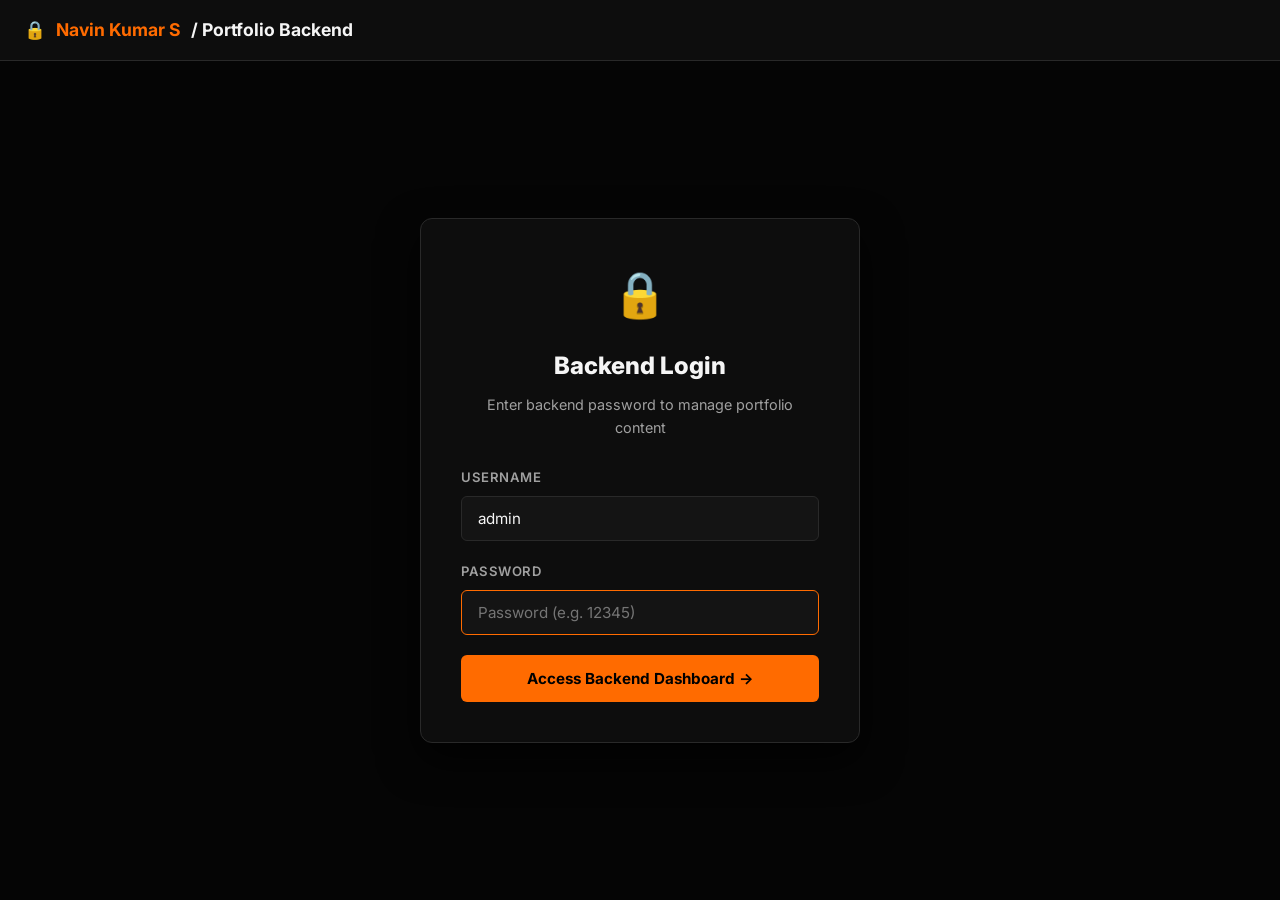
==== commit b766b40e: "Add files via upload" ====
--- a/navin-portfolio/admin.html
+++ b/navin-portfolio/admin.html
@@ -252,9 +252,28 @@
         </div>
       </div>
 
-      <!-- Section 2: Contact Details -->
+      <!-- Section 2: Academic Credentials & CGPA -->
       <div class="admin-form-block">
-        <h3>2. Contact Details</h3>
+        <h3>2. Academic Credentials &amp; CGPA</h3>
+        <div style="display:grid; grid-template-columns: repeat(auto-fit, minmax(220px, 1fr)); gap:16px;">
+          <div class="form-group">
+            <label for="dash-cgpa">CGPA (e.g. 8.8 / 10)</label>
+            <input type="text" id="dash-cgpa" class="form-input" placeholder="8.8 / 10" />
+          </div>
+          <div class="form-group">
+            <label for="dash-year">Graduation Year</label>
+            <input type="text" id="dash-year" class="form-input" placeholder="2026" />
+          </div>
+          <div class="form-group" style="grid-column: span 2;">
+            <label for="dash-institution">University / Institution</label>
+            <input type="text" id="dash-institution" class="form-input" placeholder="SIMATS University, Chennai" />
+          </div>
+        </div>
+      </div>
+
+      <!-- Section 3: Contact Details -->
+      <div class="admin-form-block">
+        <h3>3. Contact Details</h3>
         <div style="display:grid; grid-template-columns: repeat(auto-fit, minmax(220px, 1fr)); gap:16px;">
           <div class="form-group">
             <label for="dash-email">Email</label>
@@ -275,9 +294,9 @@
         </div>
       </div>
 
-      <!-- Section 3: Projects Management -->
+      <!-- Section 4: Projects Management -->
       <div class="admin-form-block">
-        <h3>3. Featured Projects</h3>
+        <h3>4. Featured Projects</h3>
         
         <div style="background:#111; padding:16px; border-radius:6px; border:1px solid #222; margin-bottom:16px;">
           <h4 style="color:#FFF; margin-bottom:8px;">Project 1: Automatic Traffic Light System using Arduino UNO</h4>
@@ -361,6 +380,9 @@
               document.getElementById('dash-hero-title').value = data.portfolio.heroTitle || "Hi, I'm Navin Kumar S";
               document.getElementById('dash-hero-sub').value = data.portfolio.heroSubtitle || "ECE Student | Electronics & Technology Enthusiast";
               document.getElementById('dash-hero-intro').value = data.portfolio.heroIntro || "";
+              document.getElementById('dash-cgpa').value = data.portfolio.cgpa || "8.8 / 10";
+              document.getElementById('dash-year').value = data.portfolio.year || "2026";
+              document.getElementById('dash-institution').value = data.portfolio.institution || "SIMATS University, Chennai";
               document.getElementById('dash-email').value = data.portfolio.email || "navinkumarsingaravelan@gmail.com";
               document.getElementById('dash-phone').value = data.portfolio.phone || "+91 91501 66423";
               document.getElementById('dash-github').value = data.portfolio.github || "https://github.com/SNK9728";
@@ -372,13 +394,44 @@
         }
       }
 
-      document.getElementById('dash-main-form').addEventListener('submit', async (e) => {
+      async function saveDbValues() {
+        const payload = {
+          heroTitle: document.getElementById('dash-hero-title').value,
+          heroSubtitle: document.getElementById('dash-hero-sub').value,
+          heroIntro: document.getElementById('dash-hero-intro').value,
+          cgpa: document.getElementById('dash-cgpa').value,
+          year: document.getElementById('dash-year').value,
+          institution: document.getElementById('dash-institution').value,
+          email: document.getElementById('dash-email').value,
+          phone: document.getElementById('dash-phone').value,
+          github: document.getElementById('dash-github').value,
+          linkedin: document.getElementById('dash-linkedin').value,
+          degree: "B.E. Electronics and Communication Engineering"
+        };
+
+        try {
+          const res = await fetch('/api/portfolio', {
+            method: 'PUT',
+            headers: { 'Content-Type': 'application/json' },
+            body: JSON.stringify(payload)
+          });
+          if (res.ok) {
+            alert('✓ Live website updated! CGPA & credentials saved to backend.');
+          } else {
+            alert('✓ Content saved locally!');
+          }
+        } catch (err) {
+          alert('✓ Content saved locally!');
+        }
+      }
+
+      document.getElementById('dash-main-form').addEventListener('submit', (e) => {
         e.preventDefault();
-        alert('✓ Backend updates saved successfully!');
+        saveDbValues();
       });
 
       document.getElementById('btn-save-dash').addEventListener('click', () => {
-        alert('✓ Backend updates saved successfully!');
+        saveDbValues();
       });
     });
   </script>
--- a/navin-portfolio/style.css
+++ b/navin-portfolio/style.css
@@ -342,123 +342,226 @@
   border-color: var(--text-secondary);
 }
 
-/* ── 7. HERO SECTION ──────────────────────────────────────── */
+/* ── 7. HERO SECTION (Reference Layout Redesign) ───────────── */
 .hero {
-  min-height: 100vh;
-  display: flex;
-  flex-direction: column;
-  justify-content: center;
-  padding-top: var(--nav-h);
+  padding-top: calc(var(--nav-h) + 40px);
+  padding-bottom: 60px;
   background: var(--bg);
 }
 
-.hero-inner {
-  flex: 1;
-  display: flex;
-  flex-direction: column;
-  justify-content: center;
-  padding-top: 80px;
-  padding-bottom: 60px;
-}
-
-/* Badge / pill */
-.hero-badge {
-  display: inline-flex;
-  align-items: center;
-  gap: 8px;
-  padding: 8px 18px;
-  border: 1px solid var(--border);
-  border-radius: 100px;
-  font-size: 0.82rem;
-  font-weight: 500;
-  color: var(--text-secondary);
-  letter-spacing: 0.02em;
-  width: fit-content;
-  margin-bottom: 32px;
-  background: var(--accent-dim2);
-}
-
-.badge-dot {
-  color: var(--accent);
-  font-size: 0.6rem;
-  line-height: 1;
-}
-
-/* Main Heading */
-.hero-title {
-  font-size: clamp(2.6rem, 7vw, 5rem);
+.hero-grid {
+  display: grid;
+  grid-template-columns: 1.35fr 1fr;
+  gap: 48px;
+  align-items: center;
+}
+
+@media (max-width: 960px) {
+  .hero-grid {
+    grid-template-columns: 1fr;
+    gap: 36px;
+  }
+}
+
+.hero-section-tag {
+  font-family: monospace;
+  font-size: 0.85rem;
+  font-weight: 700;
+  color: var(--text-muted);
+  letter-spacing: 0.08em;
+  text-transform: uppercase;
+  margin-bottom: 16px;
+}
+
+.tag-slashes {
+  color: var(--accent);
+}
+
+.hero-impact-title {
+  font-size: clamp(2.2rem, 4.5vw, 3.8rem);
   font-weight: 900;
   line-height: 1.05;
   letter-spacing: -0.03em;
   color: var(--text-primary);
-  margin-bottom: 20px;
-}
-
-/* Subtitle */
-.hero-subtitle {
-  font-size: clamp(1rem, 2.5vw, 1.25rem);
+  margin-bottom: 24px;
+  text-transform: uppercase;
+}
+
+.hero-status-bar {
+  display: flex;
+  align-items: center;
+  gap: 12px;
+  flex-wrap: wrap;
+  margin-bottom: 28px;
+}
+
+.status-pill {
+  display: inline-flex;
+  align-items: center;
+  gap: 8px;
+  padding: 6px 14px;
+  background: var(--bg-2);
+  border: 1px solid var(--border);
+  border-radius: 20px;
+  font-size: 0.76rem;
   font-weight: 600;
-  color: var(--accent);
-  letter-spacing: 0.01em;
-  margin-bottom: 24px;
-}
-
-/* Intro paragraph */
-.hero-intro {
-  font-size: 1.0rem;
-  color: var(--text-secondary);
-  line-height: 1.75;
-  max-width: 640px;
-  margin-bottom: 40px;
-}
-
-/* Buttons wrapper */
+  color: var(--text-secondary);
+  letter-spacing: 0.03em;
+}
+
+.status-badges {
+  display: flex;
+  gap: 8px;
+}
+
+.badge-tag {
+  font-size: 0.74rem;
+  font-weight: 700;
+  padding: 4px 10px;
+  border-radius: 4px;
+  background: var(--bg-3);
+  color: var(--text-secondary);
+  border: 1px solid var(--border);
+}
+
+.badge-tag.accent-tag {
+  background: var(--accent-dim);
+  color: var(--accent);
+  border-color: var(--accent);
+}
+
+.quoted-bio-stack {
+  display: flex;
+  flex-direction: column;
+  gap: 14px;
+  margin-bottom: 32px;
+  border-left: 3px solid var(--accent);
+  padding-left: 18px;
+}
+
+.quoted-bio {
+  font-size: 0.95rem;
+  line-height: 1.65;
+  color: var(--text-secondary);
+  font-style: italic;
+  margin: 0;
+}
+
+.hero-tech-pills {
+  display: flex;
+  flex-wrap: wrap;
+  gap: 8px;
+  margin-bottom: 36px;
+}
+
+.pill-tag {
+  font-size: 0.72rem;
+  font-weight: 700;
+  text-transform: uppercase;
+  letter-spacing: 0.04em;
+  padding: 6px 14px;
+  border-radius: 4px;
+  background: var(--bg-2);
+  color: var(--text-primary);
+  border: 1px solid var(--border);
+  transition: all 0.2s ease;
+}
+
+.pill-tag:hover {
+  border-color: var(--accent);
+  color: var(--accent);
+  background: var(--accent-dim);
+}
+
 .hero-buttons {
   display: flex;
   gap: 16px;
   flex-wrap: wrap;
-  margin-bottom: 0;
-}
-
-/* Hero bottom (divider + tech tags) */
-.hero-bottom {
-  padding-bottom: 48px;
-}
-
-.hero-divider {
-  height: 1px;
-  background: var(--border);
-  margin-bottom: 28px;
-}
-
-.tech-tags {
-  display: flex;
-  flex-wrap: wrap;
-  gap: 10px;
-}
-
-.tech-tag {
-  display: inline-block;
-  padding: 7px 15px;
-  border: 1px solid var(--border);
-  border-radius: 4px;
+}
+
+/* Photo Card Right Column */
+.hero-photo-column {
+  display: flex;
+  justify-content: center;
+}
+
+.hero-photo-card {
+  width: 100%;
+  max-width: 420px;
+  background: var(--bg-2);
+  border: 1px solid var(--border);
+  border-radius: 16px;
+  overflow: hidden;
+  position: relative;
+  transition: transform 0.3s ease, border-color 0.3s ease, box-shadow 0.3s ease;
+  box-shadow: 0 16px 40px rgba(0,0,0,0.5);
+  cursor: pointer;
+}
+
+.hero-photo-card:hover {
+  transform: translateY(-6px);
+  border-color: var(--accent);
+  box-shadow: 0 20px 50px rgba(255, 107, 0, 0.15);
+}
+
+.photo-card-inner {
+  position: relative;
+  width: 100%;
+  aspect-ratio: 3 / 4;
+  overflow: hidden;
+  background: #111;
+}
+
+.hero-photo-img {
+  width: 100%;
+  height: 100%;
+  object-fit: cover;
+  display: block;
+  transition: transform 0.4s ease;
+}
+
+.hero-photo-card:hover .hero-photo-img {
+  transform: scale(1.03);
+}
+
+.photo-card-overlay {
+  position: absolute;
+  bottom: 0;
+  left: 0;
+  right: 0;
+  padding: 20px;
+  background: linear-gradient(to top, rgba(0,0,0,0.92) 0%, rgba(0,0,0,0.4) 70%, transparent 100%);
+  display: flex;
+  flex-direction: column;
+  gap: 2px;
+}
+
+.photo-overlay-tag {
+  font-size: 1.1rem;
+  font-weight: 800;
+  color: var(--text-primary);
+}
+
+.photo-overlay-sub {
   font-size: 0.78rem;
   font-weight: 600;
   color: var(--accent);
-  letter-spacing: 0.04em;
-  text-transform: uppercase;
-  background: var(--accent-dim2);
-  transition: border-color 0.2s, background 0.2s;
-}
-
-.tech-tag:hover {
-  border-color: var(--accent);
-  background: var(--accent-dim);
+}
+
+.nav-logo-avatar {
+  width: 30px;
+  height: 30px;
+  border-radius: 50%;
+  object-fit: cover;
+  border: 1px solid var(--accent);
+  margin-right: 8px;
+  vertical-align: middle;
+  background: var(--bg-2);
 }
 
 /* ── 8. SECTION COMMON ────────────────────────────────────── */
 .section {
-  padding: 100px 0;
+  padding: 48px 0;
 }
 
 .section-alt {
@@ -551,43 +654,175 @@
   transform: translateY(-2px);
 }
 
+/* ── 10. SKILLS & CERTIFICATIONS COMBINED SECTION ─────────── */
+.skills-cert-layout {
+  display: grid;
+  grid-template-columns: 1fr 1fr;
+  gap: 32px;
+  align-items: start;
+}
+
+@media (max-width: 900px) {
+  .skills-cert-layout {
+    grid-template-columns: 1fr;
+  }
+}
+
+.column-sub-title {
+  font-size: 1.15rem;
+  font-weight: 700;
+  color: var(--text-primary);
+  margin-bottom: 20px;
+  display: flex;
+  align-items: center;
+  gap: 8px;
+}
+
+.skills-stack {
+  display: flex;
+  flex-direction: column;
+  gap: 20px;
+}
+
+.certificates-grid {
+  display: flex;
+  flex-direction: column;
+  gap: 16px;
+}
+
+.cert-card {
+  background: var(--bg);
+  border: 1px solid var(--border);
+  border-radius: 8px;
+  padding: 20px 24px;
+  position: relative;
+  transition: transform 0.25s ease, border-color 0.25s ease, background 0.25s ease;
+}
+
+.cert-card:hover {
+  transform: translateY(-2px);
+  border-color: var(--accent);
+  background: var(--bg-2);
+}
+
+.cert-badge {
+  display: inline-block;
+  font-size: 0.68rem;
+  font-weight: 700;
+  text-transform: uppercase;
+  letter-spacing: 0.08em;
+  padding: 2px 10px;
+  border-radius: 20px;
+  background: var(--accent-dim);
+  color: var(--accent);
+  border: 1px solid var(--accent);
+  margin-bottom: 10px;
+}
+
+.cert-title {
+  font-size: 1.05rem;
+  font-weight: 700;
+  color: var(--text-primary);
+  margin: 0 0 6px 0;
+}
+
+.cert-issuer {
+  font-size: 0.88rem;
+  color: var(--text-secondary);
+  margin: 0 0 14px 0;
+}
+
+.cert-meta {
+  display: flex;
+  justify-content: space-between;
+  align-items: center;
+  font-size: 0.78rem;
+  color: var(--text-muted);
+  border-top: 1px solid var(--border-light);
+  padding-top: 10px;
+}
+
 /* ── 11. PROJECTS SECTION ─────────────────────────────────── */
 .projects-grid {
   display: grid;
   grid-template-columns: repeat(auto-fit, minmax(320px, 1fr));
-  gap: 1px;
+  gap: 24px;
+}
+
+.project-card {
+  background: var(--bg);
   border: 1px solid var(--border);
   border-radius: 8px;
   overflow: hidden;
-  background: var(--border);
-}
-
-.project-card {
-  background: var(--bg);
-  transition: background 0.25s var(--ease);
+  transition: transform 0.25s var(--ease), border-color 0.25s var(--ease), background 0.25s var(--ease);
 }
 
 .project-card:hover {
+  transform: translateY(-4px);
+  border-color: var(--accent);
   background: var(--bg-2);
 }
 
 .project-card-inner {
-  padding: 32px;
+  padding: 24px;
+  display: flex;
+  flex-direction: column;
+  gap: 16px;
   height: 100%;
-  display: flex;
-  flex-direction: column;
-  gap: 0;
-  position: relative;
-}
-
-.project-number {
-  font-size: 2.8rem;
-  font-weight: 900;
-  color: var(--border);
-  letter-spacing: -0.03em;
+}
+
+.project-card-top-bar {
+  display: flex;
+  justify-content: space-between;
+  align-items: center;
+  margin-bottom: 4px;
+}
+
+.project-icon-badge {
+  font-size: 1.5rem;
   line-height: 1;
-  margin-bottom: 16px;
-  transition: color 0.25s;
+  display: inline-flex;
+  align-items: center;
+  justify-content: center;
+  width: 40px;
+  height: 40px;
+  border-radius: 8px;
+  background: var(--bg-3);
+  border: 1px solid var(--border);
+  box-shadow: 0 2px 8px rgba(0,0,0,0.3);
+  transition: transform 0.25s ease, border-color 0.25s ease, background 0.25s ease;
+}
+
+.project-card:hover .project-icon-badge {
+  transform: scale(1.1) rotate(4deg);
+  border-color: var(--accent);
+  background: var(--accent-dim);
+}
+
+.project-title {
+  font-size: 1.15rem;
+  font-weight: 700;
+  color: var(--text-primary);
+  margin: 0 0 8px 0;
+}
+
+.project-header-badge {
+  font-size: 0.72rem;
+  font-weight: 700;
+  text-transform: uppercase;
+  letter-spacing: 0.05em;
+  padding: 3px 10px;
+  border-radius: 20px;
+  background: var(--bg-3);
+  color: var(--text-secondary);
+  border: 1px solid var(--border);
+}
+
+.project-desc {
+  font-size: 0.92rem;
+  color: var(--text-secondary);
+  line-height: 1.5;
+  margin-bottom: 12px;
 }
 
 .project-card:hover .project-number {
@@ -670,14 +905,17 @@
 /* ── 12. EDUCATION SECTION ────────────────────────────────── */
 .edu-card {
   border: 1px solid var(--border);
-  border-radius: 8px;
+  border-radius: 12px;
   overflow: hidden;
-  max-width: 720px;
-  transition: border-color 0.25s;
+  width: 100%;
+  max-width: 100%;
+  background: var(--bg-2);
+  transition: border-color 0.25s, box-shadow 0.25s;
 }
 
 .edu-card:hover {
   border-color: var(--accent);
+  box-shadow: 0 12px 36px rgba(0,0,0,0.5);
 }
 
 .edu-card-inner {
@@ -686,14 +924,26 @@
 }
 
 .edu-accent-bar {
-  width: 4px;
+  width: 5px;
   background: var(--accent);
   flex-shrink: 0;
 }
 
-.edu-details {
-  padding: 36px 36px 36px 32px;
+.edu-card-grid {
+  display: grid;
+  grid-template-columns: 1fr 1fr;
+  gap: 48px;
+  align-items: start;
+  padding: 36px 44px;
   flex: 1;
+}
+
+@media (max-width: 820px) {
+  .edu-card-grid {
+    grid-template-columns: 1fr;
+    gap: 28px;
+    padding: 24px 20px;
+  }
 }
 
 .edu-status-badge {
@@ -744,6 +994,38 @@
 .edu-meta-value {
   font-size: 0.92rem;
   color: var(--text-secondary);
+}
+
+.edu-focus-title {
+  font-size: 0.85rem;
+  font-weight: 700;
+  color: var(--text-primary);
+  text-transform: uppercase;
+  letter-spacing: 0.05em;
+  margin-bottom: 8px;
+}
+
+.edu-focus-desc {
+  font-size: 0.88rem;
+  line-height: 1.65;
+  color: var(--text-secondary);
+  margin: 0;
+}
+
+.edu-coursework-pills {
+  display: flex;
+  flex-wrap: wrap;
+  gap: 8px;
+}
+
+.edu-pill {
+  font-size: 0.74rem;
+  font-weight: 600;
+  padding: 4px 10px;
+  border-radius: 4px;
+  background: var(--bg-2);
+  color: var(--text-secondary);
+  border: 1px solid var(--border);
 }
 
 /* ── 13. ACTIVITIES SECTION ───────────────────────────────── */
@@ -2414,8 +2696,230 @@
 .code-sub-label { font-size: 0.82rem; color: var(--text-muted); margin-top: 4px; }
 .flow-node-square { border-radius: 8px !important; }
 
-
-
-
-
-
+/* ── Profile Details Modal ── */
+.hero-profile-avatar, .nav-logo-avatar {
+  cursor: pointer;
+}
+
+.profile-modal-card {
+  max-width: 620px;
+  width: 90%;
+}
+
+.profile-modal-body {
+  padding: 24px;
+  display: flex;
+  flex-direction: column;
+  gap: 24px;
+}
+
+.profile-modal-top {
+  display: flex;
+  align-items: center;
+  gap: 20px;
+  border-bottom: 1px solid var(--border-light);
+  padding-bottom: 20px;
+}
+
+.profile-modal-avatar {
+  width: 90px;
+  height: 90px;
+  border-radius: 50%;
+  object-fit: cover;
+  border: 2px solid var(--accent);
+  box-shadow: 0 0 20px rgba(255, 255, 255, 0.15);
+  background: var(--bg-2);
+}
+
+.profile-modal-heading h3 {
+  font-size: 1.4rem;
+  font-weight: 800;
+  color: var(--text-primary);
+  margin: 0 0 4px 0;
+}
+
+.profile-modal-sub {
+  font-size: 0.88rem;
+  color: var(--text-secondary);
+  display: block;
+  margin-bottom: 10px;
+}
+
+.profile-modal-badges {
+  display: flex;
+  gap: 8px;
+  flex-wrap: wrap;
+}
+
+.badge-pill {
+  font-size: 0.72rem;
+  font-weight: 700;
+  text-transform: uppercase;
+  letter-spacing: 0.05em;
+  padding: 3px 10px;
+  border-radius: 20px;
+  background: var(--accent-dim);
+  color: var(--accent);
+  border: 1px solid var(--accent);
+}
+
+.profile-modal-details-grid {
+  display: grid;
+  grid-template-columns: 1fr 1fr;
+  gap: 16px;
+}
+
+@media (max-width: 600px) {
+  .profile-modal-details-grid {
+    grid-template-columns: 1fr;
+  }
+}
+
+.profile-detail-item {
+  background: var(--bg-2);
+  border: 1px solid var(--border);
+  border-radius: 6px;
+  padding: 12px 16px;
+  display: flex;
+  flex-direction: column;
+  gap: 4px;
+}
+
+.detail-label {
+  font-size: 0.75rem;
+  font-weight: 600;
+  text-transform: uppercase;
+  letter-spacing: 0.05em;
+  color: var(--text-muted);
+}
+
+.detail-val {
+  font-size: 0.92rem;
+  font-weight: 600;
+  color: var(--text-primary);
+}
+
+.detail-val.highlight {
+  color: var(--accent);
+}
+
+.detail-val a {
+  color: var(--text-primary);
+  text-decoration: underline;
+  text-underline-offset: 3px;
+  transition: color 0.2s ease;
+}
+
+.detail-val a:hover {
+  color: var(--accent);
+}
+
+/* ── Certificate Card & Modal Styles ── */
+.cert-card-clickable {
+  cursor: pointer;
+  transition: transform 0.3s ease, border-color 0.3s ease, box-shadow 0.3s ease;
+}
+
+.cert-card-clickable:hover {
+  transform: translateY(-4px);
+  border-color: var(--accent);
+  box-shadow: 0 12px 30px rgba(255, 107, 0, 0.15);
+}
+
+.cert-summary-desc {
+  font-size: 0.85rem;
+  line-height: 1.6;
+  color: var(--text-secondary);
+  margin-bottom: 12px;
+}
+
+.cert-skills-pills {
+  display: flex;
+  flex-wrap: wrap;
+  gap: 6px;
+  margin-bottom: 14px;
+}
+
+.cert-pill {
+  font-size: 0.7rem;
+  font-weight: 600;
+  padding: 3px 8px;
+  border-radius: 4px;
+  background: var(--bg-3);
+  color: var(--text-secondary);
+  border: 1px solid var(--border);
+}
+
+.cert-modal-card {
+  max-width: 720px;
+  width: 92%;
+}
+
+.cert-modal-body {
+  padding: 24px;
+  display: flex;
+  flex-direction: column;
+  gap: 20px;
+  max-height: 75vh;
+  overflow-y: auto;
+}
+
+.cert-modal-img-container {
+  width: 100%;
+  border-radius: 8px;
+  overflow: hidden;
+  border: 1px solid var(--border);
+  background: #000;
+  text-align: center;
+}
+
+.cert-modal-img {
+  max-width: 100%;
+  max-height: 380px;
+  object-fit: contain;
+  display: block;
+  margin: 0 auto;
+}
+
+.cert-modal-info {
+  display: flex;
+  flex-direction: column;
+  gap: 14px;
+}
+
+.cert-info-row {
+  display: flex;
+  flex-direction: column;
+  gap: 4px;
+  background: var(--bg-2);
+  border: 1px solid var(--border);
+  border-radius: 6px;
+  padding: 12px 16px;
+}
+
+.cert-info-label {
+  font-size: 0.74rem;
+  font-weight: 700;
+  text-transform: uppercase;
+  letter-spacing: 0.05em;
+  color: var(--text-muted);
+}
+
+.cert-info-val {
+  font-size: 0.92rem;
+  font-weight: 600;
+  color: var(--text-primary);
+}
+
+.cert-info-desc {
+  font-size: 0.88rem;
+  line-height: 1.65;
+  color: var(--text-secondary);
+  margin: 0;
+}
+
+
+
+
+
+
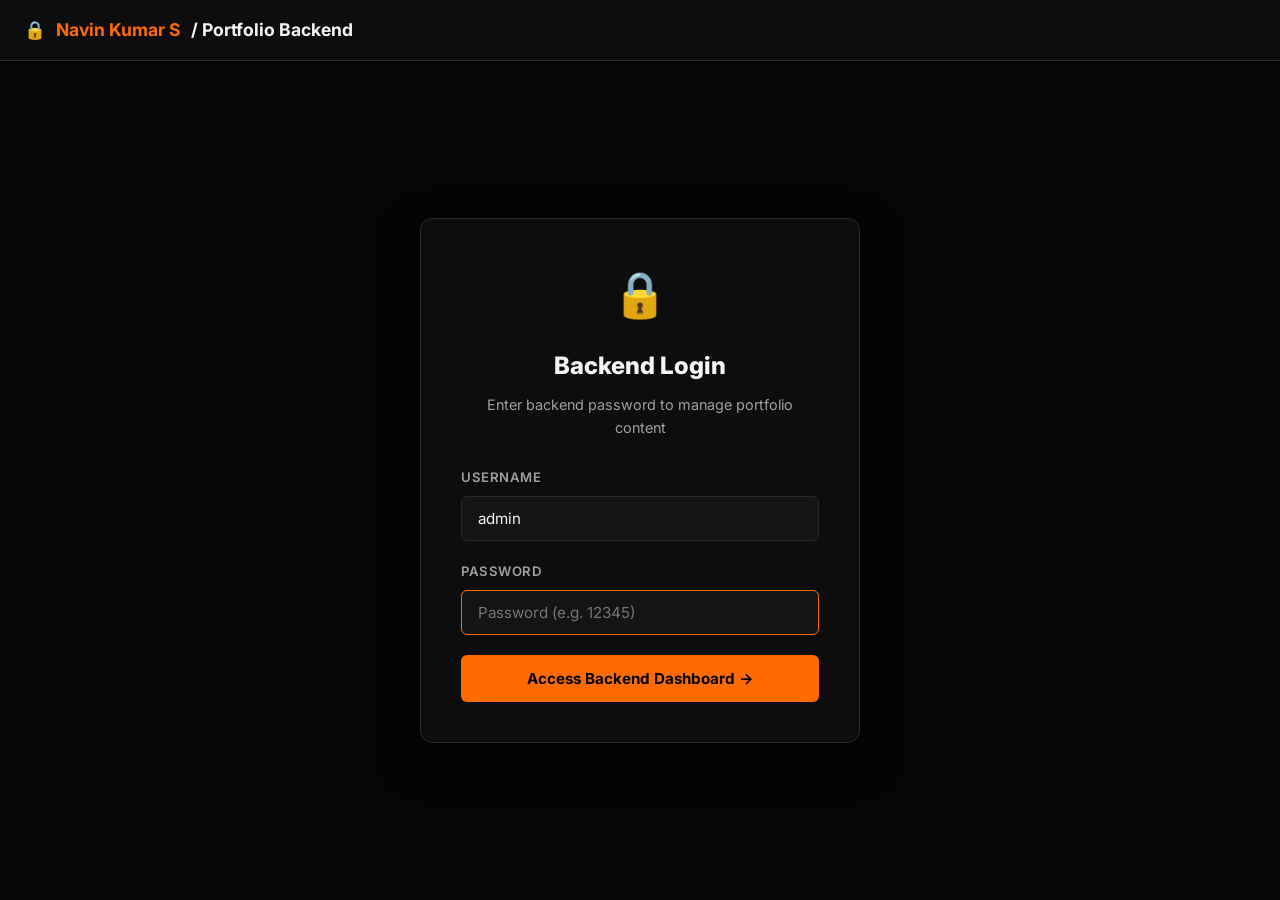
==== commit 2292a30c: "Add files via upload" ====
--- a/navin-portfolio/admin.html
+++ b/navin-portfolio/admin.html
@@ -377,7 +377,7 @@
           if (res.ok) {
             const data = await res.json();
             if (data.portfolio) {
-              document.getElementById('dash-hero-title').value = data.portfolio.heroTitle || "Hi, I'm Navin Kumar S";
+              document.getElementById('dash-hero-title').value = data.portfolio.heroTitle || "Hi, I am Navin Kumar S";
               document.getElementById('dash-hero-sub').value = data.portfolio.heroSubtitle || "ECE Student | Electronics & Technology Enthusiast";
               document.getElementById('dash-hero-intro').value = data.portfolio.heroIntro || "";
               document.getElementById('dash-cgpa').value = data.portfolio.cgpa || "8.8 / 10";
--- a/navin-portfolio/style.css
+++ b/navin-portfolio/style.css
@@ -117,95 +117,153 @@
   transform: translateY(0);
 }
 
-/* ── 5. NAVBAR ────────────────────────────────────────────── */
+/* ── 5. CREATIVE FLOATING GLASSMORPHIC NAVBAR ─────────────────────── */
 .navbar {
   position: fixed;
-  top: 0;
-  left: 0;
-  right: 0;
+  top: 16px;
+  left: 50%;
+  transform: translateX(-50%);
+  width: calc(100% - 32px);
+  max-width: 1200px;
   z-index: 1000;
-  background: rgba(5, 5, 5, 0.97);
-  border-bottom: 1px solid var(--border);
-  backdrop-filter: blur(8px);
-  -webkit-backdrop-filter: blur(8px);
-  transition: box-shadow 0.3s var(--ease);
+  background: rgba(14, 14, 14, 0.75);
+  border: 1px solid rgba(255, 107, 0, 0.25);
+  border-radius: 999px;
+  backdrop-filter: blur(18px) saturate(180%);
+  -webkit-backdrop-filter: blur(18px) saturate(180%);
+  box-shadow: 0 14px 40px rgba(0, 0, 0, 0.7), 0 0 25px rgba(255, 107, 0, 0.08), inset 0 1px 0 rgba(255, 255, 255, 0.08);
+  transition: all 0.35s cubic-bezier(0.4, 0, 0.2, 1);
 }
 
 .navbar.scrolled {
-  box-shadow: 0 4px 24px rgba(0,0,0,0.5);
+  top: 10px;
+  background: rgba(8, 8, 8, 0.88);
+  border-color: rgba(255, 107, 0, 0.45);
+  box-shadow: 0 18px 48px rgba(0, 0, 0, 0.85), 0 0 30px rgba(255, 107, 0, 0.16), inset 0 1px 0 rgba(255, 255, 255, 0.12);
 }
 
 .nav-container {
   display: flex;
   align-items: center;
   justify-content: space-between;
-  height: var(--nav-h);
-  max-width: 1100px;
-  margin: 0 auto;
-  padding: 0 24px;
+  height: 56px;
+  padding: 0 16px 0 18px;
 }
 
 /* Brand */
 .nav-brand {
   display: flex;
   align-items: center;
-  gap: 6px;
-  font-size: 1.0rem;
+  gap: 8px;
+  font-size: 0.95rem;
   font-weight: 700;
   letter-spacing: -0.01em;
   text-decoration: none;
-  transition: opacity 0.2s;
   white-space: nowrap;
   flex-shrink: 0;
 }
 
-.nav-brand:hover { opacity: 0.85; }
-
-.brand-name { color: var(--text-primary); }
+.nav-brand:hover { opacity: 0.95; }
+
+.brand-name {
+  color: var(--text-primary);
+  font-size: 0.95rem;
+  font-weight: 700;
+}
 
 .brand-sep {
-  color: var(--accent);
-  font-weight: 400;
-  font-size: 1.1rem;
-  line-height: 1;
-  margin: 0 2px;
+  display: none;
 }
 
 .brand-role {
   color: var(--accent);
+  font-weight: 700;
+  font-size: 0.70rem;
+  letter-spacing: 0.08em;
+  background: rgba(255, 107, 0, 0.12);
+  border: 1px solid rgba(255, 107, 0, 0.3);
+  padding: 2px 8px;
+  border-radius: 20px;
+  text-transform: uppercase;
+}
+
+/* Desktop nav links capsule container */
+.nav-links {
+  display: flex;
+  align-items: center;
+  gap: 3px;
+  background: rgba(0, 0, 0, 0.28);
+  padding: 3px 4px;
+  border-radius: 999px;
+  border: 1px solid rgba(255, 255, 255, 0.06);
+}
+
+.nav-link {
+  font-size: 0.75rem;
   font-weight: 600;
-  font-size: 0.9rem;
-  letter-spacing: 0.06em;
-}
-
-/* Desktop nav links */
-.nav-links {
-  display: flex;
-  align-items: center;
-  gap: 16px;
-  flex-wrap: nowrap;
-}
-
-.nav-link {
-  font-size: 0.8rem;
-  font-weight: 500;
-  color: var(--text-secondary);
+  color: var(--text-secondary);
+  letter-spacing: 0.03em;
+  text-transform: uppercase;
+  padding: 6px 13px;
+  border-radius: 999px;
+  border: 1px solid transparent;
+  transition: all 0.25s cubic-bezier(0.4, 0, 0.2, 1);
+  white-space: nowrap;
+}
+
+.nav-link:hover {
+  color: var(--text-primary);
+  background: rgba(255, 255, 255, 0.06);
+}
+
+.nav-link.active {
+  color: var(--accent) !important;
+  background: linear-gradient(135deg, rgba(255, 107, 0, 0.22), rgba(255, 140, 42, 0.12));
+  border-color: rgba(255, 107, 0, 0.45);
+  box-shadow: 0 0 14px rgba(255, 107, 0, 0.25);
+  font-weight: 700;
+}
+
+/* Quick Status CTA Badge */
+.nav-cta-wrap {
+  display: flex;
+  align-items: center;
+}
+
+.nav-status-badge {
+  display: inline-flex;
+  align-items: center;
+  gap: 7px;
+  padding: 6px 14px;
+  border-radius: 999px;
+  background: rgba(52, 199, 89, 0.12);
+  border: 1px solid rgba(52, 199, 89, 0.35);
+  color: #34C759;
+  font-size: 0.75rem;
+  font-weight: 600;
   letter-spacing: 0.02em;
-  text-transform: uppercase;
-  padding: 4px 2px;
-  border-bottom: 2px solid transparent;
-  transition: color 0.22s, border-color 0.22s;
-  position: relative;
-  white-space: nowrap;
-}
-
-.nav-link:hover {
-  color: var(--text-primary);
-}
-
-.nav-link.active {
-  color: var(--accent);
-  border-bottom-color: var(--accent);
+  text-decoration: none;
+  transition: all 0.25s ease;
+}
+
+.nav-status-badge:hover {
+  background: rgba(52, 199, 89, 0.22);
+  box-shadow: 0 0 14px rgba(52, 199, 89, 0.35);
+  transform: translateY(-1px);
+}
+
+.status-pulse-dot {
+  width: 7px;
+  height: 7px;
+  border-radius: 50%;
+  background: #34C759;
+  box-shadow: 0 0 8px #34C759;
+  animation: statusPulse 2s infinite ease-in-out;
+}
+
+@keyframes statusPulse {
+  0%, 100% { transform: scale(1); opacity: 1; }
+  50% { transform: scale(1.45); opacity: 0.5; }
 }
 
 /* Hamburger */
@@ -241,41 +299,58 @@
   transform: translateY(-6.5px) rotate(-45deg);
 }
 
-/* Mobile menu */
+/* Mobile menu floating glassmorphism dropdown panel */
 .mobile-menu {
+  position: absolute;
+  top: calc(100% + 10px);
+  left: 0;
+  right: 0;
+  background: rgba(12, 12, 12, 0.94);
+  border: 1px solid rgba(255, 107, 0, 0.35);
+  border-radius: 20px;
+  backdrop-filter: blur(20px) saturate(180%);
+  -webkit-backdrop-filter: blur(20px) saturate(180%);
+  padding: 12px;
   display: flex;
   flex-direction: column;
-  background: var(--bg-2);
-  border-top: 1px solid var(--border);
-  overflow: hidden;
-  max-height: 0;
-  transition: max-height 0.4s var(--ease);
+  gap: 4px;
+  box-shadow: 0 20px 60px rgba(0, 0, 0, 0.9), 0 0 30px rgba(255, 107, 0, 0.15);
+  opacity: 0;
+  visibility: hidden;
+  max-height: none;
+  transform: translateY(-12px) scale(0.97);
+  transition: all 0.35s cubic-bezier(0.4, 0, 0.2, 1);
+  pointer-events: none;
 }
 
 .mobile-menu.open {
-  max-height: 420px;
+  opacity: 1;
+  visibility: visible;
+  transform: translateY(0) scale(1);
+  pointer-events: auto;
 }
 
 .mobile-link {
   display: block;
-  padding: 14px 24px;
-  font-size: 0.88rem;
-  font-weight: 500;
+  padding: 11px 18px;
+  border-radius: 12px;
+  font-size: 0.85rem;
+  font-weight: 600;
   color: var(--text-secondary);
   text-transform: uppercase;
-  letter-spacing: 0.06em;
-  border-bottom: 1px solid var(--border-light);
-  transition: color 0.2s, background 0.2s;
+  letter-spacing: 0.05em;
+  border: 1px solid transparent;
+  transition: all 0.22s ease;
 }
 
 .mobile-link:last-child { border-bottom: none; }
 
-.mobile-link:hover {
-  color: var(--text-primary);
-  background: rgba(255,255,255,0.03);
-}
-
-.mobile-link.active { color: var(--accent); }
+.mobile-link:hover,
+.mobile-link.active {
+  color: var(--accent) !important;
+  background: rgba(255, 107, 0, 0.16);
+  border-color: rgba(255, 107, 0, 0.35);
+}
 
 /* ── 6. BUTTONS ───────────────────────────────────────────── */
 .btn {
@@ -346,7 +421,200 @@
 .hero {
   padding-top: calc(var(--nav-h) + 40px);
   padding-bottom: 60px;
-  background: var(--bg);
+  background: radial-gradient(circle at 20% 30%, rgba(16, 185, 129, 0.08) 0%, transparent 55%),
+              radial-gradient(circle at 80% 70%, rgba(5, 150, 105, 0.06) 0%, transparent 55%),
+              var(--bg);
+  position: relative;
+  overflow: hidden;
+}
+
+/* =============================================================
+   LOKI SACRED TIMELINE ARTWORK (DARK EMERALD GREEN THEME)
+   ============================================================= */
+.sacred-timeline-container {
+  position: absolute;
+  top: 50%;
+  left: 0;
+  width: 100%;
+  height: 100%;
+  transform: translateY(-50%);
+  pointer-events: none;
+  z-index: 0;
+  overflow: hidden;
+  opacity: 0.65;
+  transition: opacity 0.4s ease;
+}
+
+.sacred-timeline-svg {
+  width: 100%;
+  height: 100%;
+  display: block;
+}
+
+.timeline-strand {
+  fill: none;
+  stroke: #047857;
+  stroke-width: 1.5;
+  opacity: 0.35;
+}
+
+.strand-bg1 {
+  animation: greenTimelineWave 16s ease-in-out infinite alternate;
+}
+
+.strand-bg2 {
+  animation: greenTimelineWave 20s ease-in-out infinite alternate-reverse;
+}
+
+.timeline-core-main {
+  fill: none;
+  stroke: url(#lokiGreenGrad);
+  stroke-width: 3.8;
+  stroke-linecap: round;
+  animation: greenGlowPulse 4s ease-in-out infinite alternate;
+}
+
+.timeline-pulse-strand {
+  fill: none;
+  stroke: #6EE7B7;
+  stroke-width: 2.2;
+  stroke-dasharray: 12, 24;
+  opacity: 0.85;
+  animation: greenPulseFlow 7s linear infinite;
+}
+
+.timeline-branch {
+  fill: none;
+  stroke: url(#lokiEmeraldGrad);
+  stroke-width: 2;
+  stroke-dasharray: 6, 12;
+  animation: greenBranchPulse 5s ease-in-out infinite alternate;
+}
+
+/* Background Concentric Orbit Rings */
+.sacred-orbit-ring {
+  fill: none;
+  stroke: #059669;
+  stroke-dasharray: 6, 16;
+  opacity: 0.35;
+  transform-origin: center;
+  vector-effect: non-scaling-stroke;
+}
+
+.ring-lg {
+  stroke-width: 1.5;
+  animation: orbitRotate 35s linear infinite;
+}
+
+.ring-xl {
+  stroke-width: 1.2;
+  stroke: #10B981;
+  opacity: 0.25;
+  stroke-dasharray: 12, 28;
+  animation: orbitRotateReverse 50s linear infinite;
+}
+
+.ring-xxl {
+  stroke-width: 1;
+  stroke: #34D399;
+  opacity: 0.18;
+  stroke-dasharray: 4, 18;
+  animation: orbitRotate 70s linear infinite;
+}
+
+.ring-sm {
+  stroke-width: 1.5;
+  animation: orbitRotateReverse 25s linear infinite;
+}
+
+.ring-md {
+  stroke-width: 1.5;
+  animation: orbitRotate 30s linear infinite;
+}
+
+@keyframes orbitRotate {
+  from { transform: rotate(0deg); }
+  to { transform: rotate(360deg); }
+}
+
+@keyframes orbitRotateReverse {
+  from { transform: rotate(360deg); }
+  to { transform: rotate(0deg); }
+}
+
+@keyframes greenPulseFlow {
+  from { stroke-dashoffset: 360; }
+  to { stroke-dashoffset: 0; }
+}
+
+@keyframes greenGlowPulse {
+  0% { opacity: 0.75; stroke-width: 3.2; filter: drop-shadow(0 0 10px #059669); }
+  100% { opacity: 1; stroke-width: 4.5; filter: drop-shadow(0 0 22px #10B981); }
+}
+
+@keyframes greenBranchPulse {
+  0% { opacity: 0.4; }
+  100% { opacity: 0.9; }
+}
+
+@keyframes greenTimelineWave {
+  0% { transform: translateY(0); }
+  100% { transform: translateY(18px); }
+}
+
+/* Timeline Nodes in Dark Emerald */
+.timeline-node {
+  position: absolute;
+  display: flex;
+  align-items: center;
+  justify-content: center;
+  pointer-events: none;
+}
+
+.node-pos-1 { top: 40%; left: 18%; }
+.node-pos-2 { top: 58%; left: 44%; }
+.node-pos-3 { top: 24%; left: 70%; }
+.node-pos-4 { top: 52%; left: 88%; }
+
+.node-dot-green {
+  width: 9px;
+  height: 9px;
+  border-radius: 50%;
+  background: #34D399;
+  box-shadow: 0 0 10px #10B981, 0 0 20px #059669;
+  position: relative;
+  z-index: 2;
+}
+
+.node-ring-green {
+  position: absolute;
+  top: 50%;
+  left: 50%;
+  transform: translate(-50%, -50%);
+  border-radius: 50%;
+  z-index: 1;
+}
+
+.node-ring-green.ring-outer {
+  width: 32px;
+  height: 32px;
+  border: 1px dashed #34D399;
+  box-shadow: 0 0 12px rgba(52, 211, 153, 0.4);
+  animation: greenRingPulseOuter 3.2s infinite ease-out;
+}
+
+.node-ring-green.ring-inner {
+  width: 20px;
+  height: 20px;
+  border: 1.5px solid #10B981;
+  box-shadow: 0 0 14px rgba(16, 185, 129, 0.7);
+  animation: greenRingPulse 2.8s infinite ease-out;
+  z-index: 1;
+}
+
+@keyframes greenRingPulse {
+  0% { transform: translate(-50%, -50%) scale(0.5); opacity: 1; }
+  100% { transform: translate(-50%, -50%) scale(2); opacity: 0; }
 }
 
 .hero-grid {
@@ -354,6 +622,8 @@
   grid-template-columns: 1.35fr 1fr;
   gap: 48px;
   align-items: center;
+  position: relative;
+  z-index: 1;
 }
 
 @media (max-width: 960px) {
@@ -548,15 +818,25 @@
   color: var(--accent);
 }
 
-.nav-logo-avatar {
-  width: 30px;
-  height: 30px;
-  border-radius: 50%;
-  object-fit: cover;
+.nav-logo-symbol {
+  width: 28px;
+  height: 28px;
+  border-radius: 6px;
+  background: var(--accent-dim);
   border: 1px solid var(--accent);
+  color: var(--accent);
+  display: inline-flex;
+  align-items: center;
+  justify-content: center;
+  font-size: 0.95rem;
   margin-right: 8px;
   vertical-align: middle;
-  background: var(--bg-2);
+  transition: transform 0.25s ease, background 0.25s ease;
+}
+
+.nav-brand:hover .nav-logo-symbol {
+  transform: scale(1.1) rotate(6deg);
+  background: var(--accent-dim2);
 }
 
 /* ── 8. SECTION COMMON ────────────────────────────────────── */
@@ -569,7 +849,7 @@
 }
 
 .section-header {
-  margin-bottom: 60px;
+  margin-bottom: 32px;
 }
 
 .section-label {
@@ -590,19 +870,109 @@
   color: var(--text-primary);
 }
 
-/* ── 9. ABOUT SECTION ─────────────────────────────────────── */
-.about-content {
-  max-width: 740px;
+/* ── 9. ABOUT SECTION (2-Column Grid & Highlight Cards) ──── */
+.about-grid {
+  display: grid;
+  grid-template-columns: 1.15fr 1fr;
+  gap: 36px;
+  align-items: start;
+}
+
+.about-bio-col {
+  display: flex;
+  flex-direction: column;
 }
 
 .about-text {
-  font-size: 1.05rem;
+  font-size: 1.02rem;
   color: var(--text-secondary);
   line-height: 1.8;
-  margin-bottom: 20px;
-}
-
-.about-text:last-child { margin-bottom: 0; }
+  margin-bottom: 16px;
+}
+
+.about-highlights-pills {
+  display: flex;
+  flex-wrap: wrap;
+  gap: 10px;
+  margin-top: 12px;
+}
+
+.about-pill {
+  display: inline-flex;
+  align-items: center;
+  gap: 8px;
+  padding: 8px 14px;
+  border-radius: 999px;
+  background: var(--bg-3);
+  border: 1px solid var(--border);
+  font-size: 0.82rem;
+  font-weight: 600;
+  color: var(--text-primary);
+  transition: all 0.22s ease;
+}
+
+.about-pill:hover {
+  border-color: var(--accent);
+  background: var(--accent-dim2);
+  transform: translateY(-2px);
+}
+
+.about-cards-col {
+  display: flex;
+  flex-direction: column;
+  gap: 16px;
+}
+
+.about-card {
+  display: flex;
+  align-items: flex-start;
+  gap: 16px;
+  padding: 18px 20px;
+  background: var(--bg-2);
+  border: 1px solid var(--border);
+  border-radius: 12px;
+  transition: all 0.25s ease;
+}
+
+.about-card:hover {
+  border-color: var(--accent);
+  background: var(--bg-3);
+  transform: translateY(-3px);
+  box-shadow: 0 8px 24px rgba(0, 0, 0, 0.4);
+}
+
+.about-card-icon {
+  width: 42px;
+  height: 42px;
+  border-radius: 8px;
+  background: rgba(255, 107, 0, 0.12);
+  border: 1px solid rgba(255, 107, 0, 0.3);
+  color: var(--accent);
+  display: flex;
+  align-items: center;
+  justify-content: center;
+  flex-shrink: 0;
+}
+
+.about-card-info {
+  display: flex;
+  flex-direction: column;
+  gap: 4px;
+}
+
+.about-card-title {
+  font-size: 0.96rem;
+  font-weight: 700;
+  color: var(--text-primary);
+  margin: 0;
+}
+
+.about-card-desc {
+  font-size: 0.86rem;
+  color: var(--text-secondary);
+  line-height: 1.5;
+  margin: 0;
+}
 
 /* ── 10. SKILLS SECTION ───────────────────────────────────── */
 .skills-grid {
@@ -679,9 +1049,22 @@
 }
 
 .skills-stack {
-  display: flex;
-  flex-direction: column;
+  display: grid;
+  grid-template-columns: repeat(auto-fit, minmax(260px, 1fr));
   gap: 20px;
+}
+
+.skill-category {
+  background: var(--bg);
+  border: 1px solid var(--border);
+  border-radius: 8px;
+  padding: 18px 22px;
+  transition: border-color 0.22s ease, transform 0.22s ease;
+}
+
+.skill-category:hover {
+  border-color: var(--accent);
+  transform: translateY(-2px);
 }
 
 .certificates-grid {
@@ -1115,6 +1498,9 @@
   color: inherit;
   transition: border-color 0.22s, transform 0.22s, background 0.22s;
   cursor: pointer;
+  max-width: 100%;
+  box-sizing: border-box;
+  overflow: hidden;
 }
 
 .contact-card:hover {
@@ -1262,6 +1648,9 @@
 }
 
 @media (max-width: 900px) {
+  /* About grid 1-col */
+  .about-grid { grid-template-columns: 1fr; gap: 28px; }
+
   /* Projects grid 1-col */
   .projects-grid { grid-template-columns: 1fr; }
 
@@ -1272,7 +1661,14 @@
 @media (max-width: 600px) {
   :root { --nav-h: 58px; }
 
-  .section { padding: 70px 0; }
+  .container {
+    padding: 0 16px;
+    width: 100%;
+    max-width: 100%;
+    box-sizing: border-box;
+  }
+
+  .section { padding: 56px 0; }
 
   /* Hero */
   .hero-inner { padding-top: 52px; }
@@ -1289,8 +1685,39 @@
   .edu-meta-row { flex-direction: column; gap: 2px; }
   .edu-meta-label { width: auto; }
 
-  /* Contact */
-  .contact-grid { grid-template-columns: 1fr; }
+  /* Contact (Mobile Overflow Fix - keeps contact cards strictly inside container box) */
+  .contact-grid {
+    grid-template-columns: 1fr;
+    width: 100%;
+    max-width: 100%;
+    box-sizing: border-box;
+  }
+
+  .contact-card {
+    width: 100%;
+    max-width: 100%;
+    box-sizing: border-box;
+    padding: 16px 14px;
+    gap: 12px;
+    overflow: hidden;
+  }
+
+  .contact-info {
+    min-width: 0;
+    overflow: hidden;
+    flex: 1;
+  }
+
+  .contact-label {
+    font-size: 0.70rem;
+  }
+
+  .contact-value {
+    font-size: 0.82rem;
+    white-space: normal;
+    word-break: break-all;
+    overflow-wrap: anywhere;
+  }
 
   /* Footer */
   .footer-inner { flex-direction: column; align-items: flex-start; }
@@ -2918,8 +3345,302 @@
   margin: 0;
 }
 
-
-
-
-
-
+/* ─────────────────────────────────────────────────────────────
+   ORANGE EMOJI STYLING (#FF6B00)
+   Applies orange color/filter ONLY to the emoji glyph span itself,
+   leaving container boxes (backgrounds, borders, cards) dark & untouched.
+   ───────────────────────────────────────────────────────────── */
+.orange-emoji,
+.emoji-text {
+  display: inline-block !important;
+  font-style: normal !important;
+  line-height: 1 !important;
+  color: var(--accent) !important;
+  /* CSS Filter applied ONLY to the emoji text glyph to turn it vibrant Orange (#FF6B00) */
+  filter: sepia(100%) hue-rotate(340deg) saturate(900%) brightness(0.95) !important;
+  -webkit-filter: sepia(100%) hue-rotate(340deg) saturate(900%) brightness(0.95) !important;
+}
+
+/* ─────────────────────────────────────────────────────────────
+   MARVEL LOKI SACRED TIMELINE BACKGROUND ARTWORK
+   ───────────────────────────────────────────────────────────── */
+.hero {
+  position: relative;
+  overflow: hidden;
+}
+
+.loki-timeline-bg {
+  position: absolute;
+  top: 0;
+  left: 0;
+  width: 100%;
+  height: 100%;
+  pointer-events: none;
+  z-index: 0;
+  overflow: hidden;
+  opacity: 0.85;
+}
+
+.loki-svg-timeline {
+  width: 100%;
+  height: 100%;
+  display: block;
+}
+
+/* Background weave strands */
+.loki-strand {
+  fill: none;
+  stroke-width: 1.5;
+  opacity: 0.35;
+}
+
+.loki-strand-bg1 {
+  stroke: #FF8C2A;
+  stroke-dasharray: 8 16;
+  animation: lokiWave 14s ease-in-out infinite alternate;
+}
+
+.loki-strand-bg2 {
+  stroke: #FFCC00;
+  stroke-dasharray: 12 20;
+  animation: lokiWave 18s ease-in-out infinite alternate-reverse;
+}
+
+/* Main Sacred Timeline Strand */
+.loki-main-timeline {
+  fill: none;
+  stroke: url(#lokiTimelineGrad);
+  stroke-width: 4;
+  stroke-linecap: round;
+  filter: drop-shadow(0 0 12px #FF6B00) drop-shadow(0 0 28px rgba(255, 107, 0, 0.7));
+  animation: lokiGlowPulse 4s ease-in-out infinite alternate;
+}
+
+/* Sparking Dashed Energy Pulse Strand */
+.loki-pulse-strand {
+  fill: none;
+  stroke: #FFF;
+  stroke-width: 2.2;
+  stroke-dasharray: 15 120;
+  stroke-linecap: round;
+  filter: drop-shadow(0 0 8px #FF6B00) drop-shadow(0 0 16px #FFCC00);
+  animation: lokiSparkFlow 6s linear infinite;
+}
+
+/* Nexus Branch Threads */
+.loki-branch-thread {
+  fill: none;
+  stroke: url(#lokiBranchGrad);
+  stroke-width: 2;
+  stroke-dasharray: 6 10;
+  opacity: 0.75;
+  filter: drop-shadow(0 0 8px rgba(255, 140, 42, 0.6));
+  animation: lokiBranchPulse 5s ease-in-out infinite alternate;
+}
+
+@keyframes lokiSparkFlow {
+  from { stroke-dashoffset: 1000; }
+  to { stroke-dashoffset: 0; }
+}
+
+@keyframes lokiGlowPulse {
+  0% { opacity: 0.75; stroke-width: 3.5; }
+  100% { opacity: 1; stroke-width: 4.5; }
+}
+
+@keyframes lokiBranchPulse {
+  0% { opacity: 0.5; }
+  100% { opacity: 0.9; }
+}
+
+@keyframes lokiWave {
+  0% { transform: translateY(0); }
+  100% { transform: translateY(20px); }
+}
+
+/* Temporal Event Nodes */
+.loki-node {
+  position: absolute;
+  display: flex;
+  align-items: center;
+  gap: 8px;
+  pointer-events: auto;
+  cursor: default;
+}
+
+.loki-node-1 { top: 38%; left: 16%; }
+.loki-node-2 { top: 58%; left: 42%; }
+.loki-node-3 { top: 22%; left: 68%; }
+.loki-node-4 { top: 52%; left: 88%; }
+
+.node-core {
+  width: 10px;
+  height: 10px;
+  border-radius: 50%;
+  background: #FFCC00;
+  box-shadow: 0 0 10px #FF6B00, 0 0 20px #FF8C2A;
+  position: relative;
+  z-index: 2;
+}
+
+.node-pulse-ring {
+  position: absolute;
+  top: 50%;
+  left: 50%;
+  transform: translate(-50%, -50%);
+  width: 22px;
+  height: 22px;
+  border-radius: 50%;
+  border: 1.5px solid var(--accent);
+  box-shadow: 0 0 12px rgba(255, 107, 0, 0.6);
+  animation: nodeRingPulse 2.5s infinite ease-out;
+  z-index: 1;
+}
+
+@keyframes nodeRingPulse {
+  0% { transform: translate(-50%, -50%) scale(0.6); opacity: 1; }
+  100% { transform: translate(-50%, -50%) scale(1.8); opacity: 0; }
+}
+
+.node-label {
+  display: none !important;
+}
+
+/* =============================================================
+   ULTRA-REALISTIC ARC REACTOR × DEEP SPACE THEME
+   ============================================================= */
+
+:root {
+  --bg-deep-space:   #020712;
+  --bg-charcoal:     #050e21;
+  --bg-card-glass:   rgba(6, 18, 38, 0.75);
+  --border-cyan-glow:rgba(0, 240, 255, 0.45);
+  --border-violet-glow:rgba(0, 168, 255, 0.35);
+  
+  --reactor-white:   #ffffff;
+  --reactor-cyan:    #00f0ff;
+  --reactor-blue:    #00b4d8;
+  --reactor-purple:  #0077b6;
+  --reactor-violet:  #023e8a;
+  --reactor-magenta: #00e5ff;
+  --reactor-crimson: #ffaa00;
+  --reactor-orange:  #ffd700;
+}
+
+/* Background Space Environment Canvas */
+#reactor-canvas {
+  position: fixed;
+  top: 0;
+  left: 0;
+  width: 100vw;
+  height: 100vh;
+  pointer-events: none;
+  z-index: -1;
+  background: radial-gradient(circle at 50% 45%, #04142d 0%, #020919 60%, #01040a 100%);
+  transition: opacity 0.6s ease;
+}
+
+/* Atmospheric Cosmic Nebula & Deep Space Depth */
+.multiverse-nebula-bg {
+  position: fixed;
+  top: 0;
+  left: 0;
+  width: 100vw;
+  height: 100vh;
+  pointer-events: none;
+  z-index: -1;
+  background: 
+    radial-gradient(ellipse 65% 55% at 50% 45%, rgba(0, 240, 255, 0.16) 0%, transparent 70%),
+    radial-gradient(ellipse 50% 40% at 20% 70%, rgba(0, 180, 216, 0.12) 0%, transparent 65%),
+    radial-gradient(ellipse 45% 45% at 80% 25%, rgba(0, 119, 182, 0.1) 0%, transparent 60%);
+  filter: blur(25px);
+  opacity: 0.9;
+}
+
+
+
+/* Hero Section Background Ring Artwork (Removed) */
+.reactor-hero-artwork {
+  display: none !important;
+}
+
+/* Futuristic Engineering UI Glassmorphism Overrides */
+.card,
+.project-card,
+.skill-category,
+.cert-card,
+.about-card,
+.contact-card,
+.edu-card,
+.activity-card {
+  background: var(--bg-card-glass) !important;
+  backdrop-filter: blur(14px) !important;
+  -webkit-backdrop-filter: blur(14px) !important;
+  border: 1px solid var(--border-cyan-glow) !important;
+  box-shadow: 0 10px 35px rgba(0, 0, 0, 0.5), inset 0 0 15px rgba(0, 240, 255, 0.04) !important;
+  transition: all 0.35s cubic-bezier(0.4, 0, 0.2, 1) !important;
+}
+
+.card:hover,
+.project-card:hover,
+.skill-category:hover,
+.cert-card:hover,
+.about-card:hover,
+.contact-card:hover {
+  border-color: rgba(0, 240, 255, 0.65) !important;
+  box-shadow: 0 15px 45px rgba(0, 240, 255, 0.22), inset 0 0 22px rgba(157, 78, 221, 0.12) !important;
+  transform: translateY(-4px) !important;
+}
+
+/* Animations */
+@keyframes reactorSpinClockwise {
+  0% { transform: rotate(0deg); }
+  100% { transform: rotate(360deg); }
+}
+
+@keyframes reactorSpinCounterClockwise {
+  0% { transform: rotate(0deg); }
+  100% { transform: rotate(-360deg); }
+}
+
+@keyframes reactorVolumetricPulse {
+  0% { transform: scale(0.92); opacity: 0.65; }
+  100% { transform: scale(1.16); opacity: 0.95; }
+}
+
+@keyframes plasmaCoreDistortion {
+  0% { transform: scale(0.88); opacity: 0.8; filter: drop-shadow(0 0 15px #00f0ff); }
+  100% { transform: scale(1.12); opacity: 1; filter: drop-shadow(0 0 35px #9d4edd); }
+}
+
+/* Mobile & Accessibility Overrides */
+@media (max-width: 960px) {
+  .reactor-hero-artwork {
+    right: 50%;
+    transform: translate(50%, -50%);
+    width: 480px;
+    height: 480px;
+    opacity: 0.55;
+  }
+}
+
+@media (prefers-reduced-motion: reduce) {
+  .reactor-ring-metallic.outer-ring,
+  .reactor-ring-metallic.turbine-ring,
+  .reactor-ring-metallic.inner-energy-ring,
+  .reactor-core-volumetric-glow,
+  .reactor-plasma-core {
+    animation: none !important;
+  }
+}
+
+
+
+
+
+
+
+
+
+
+
